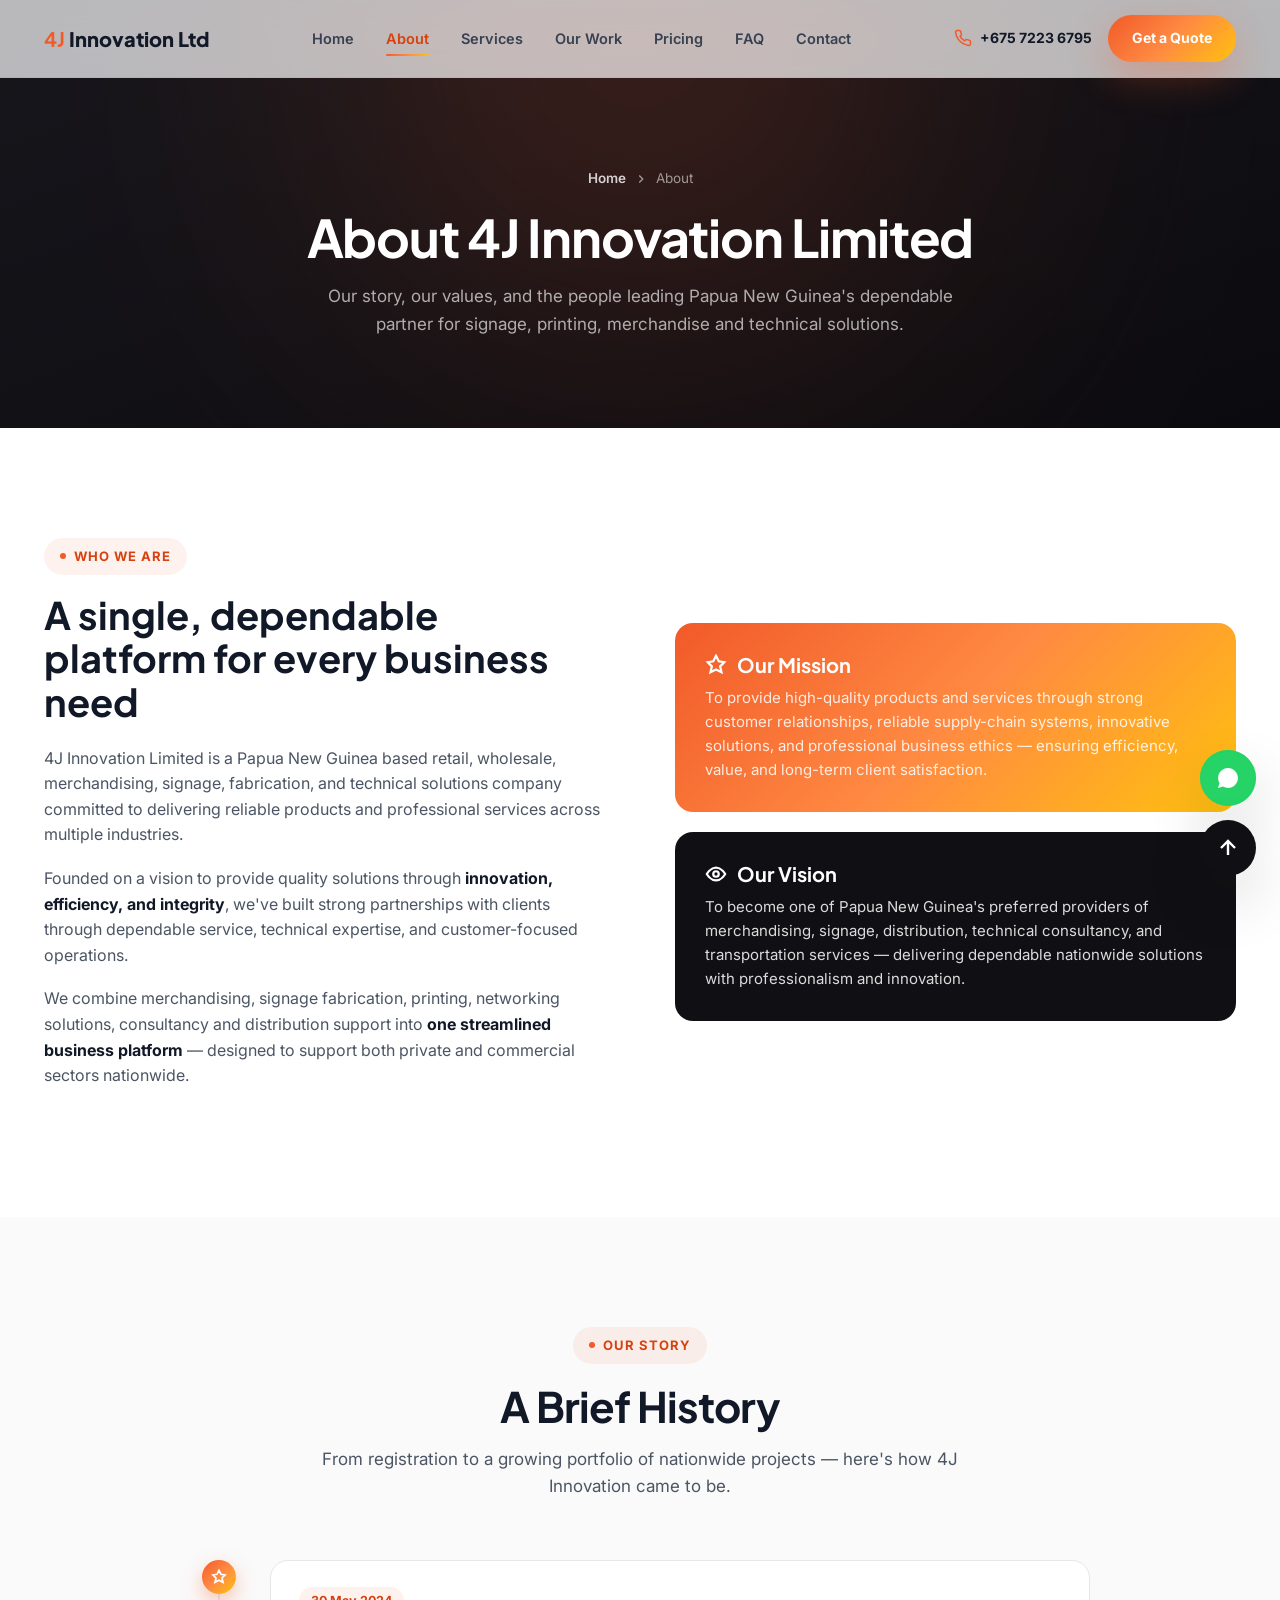
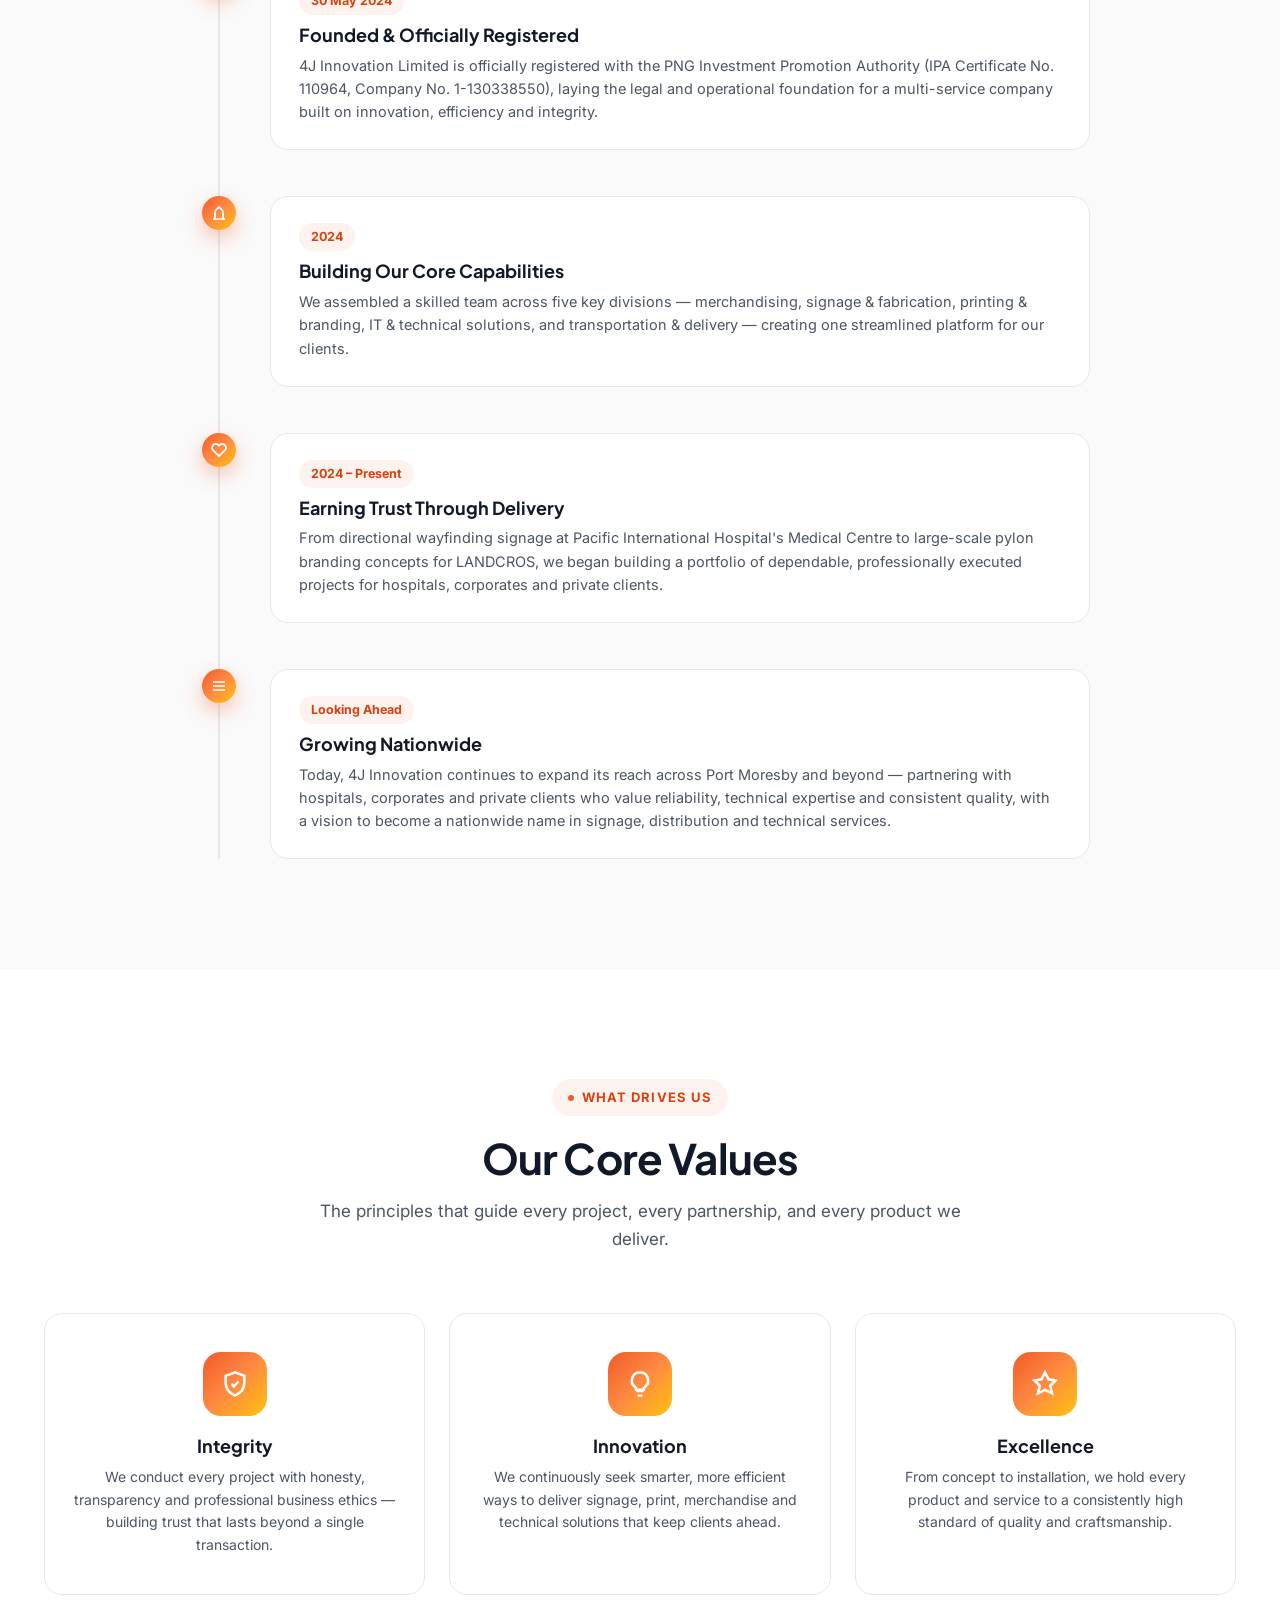
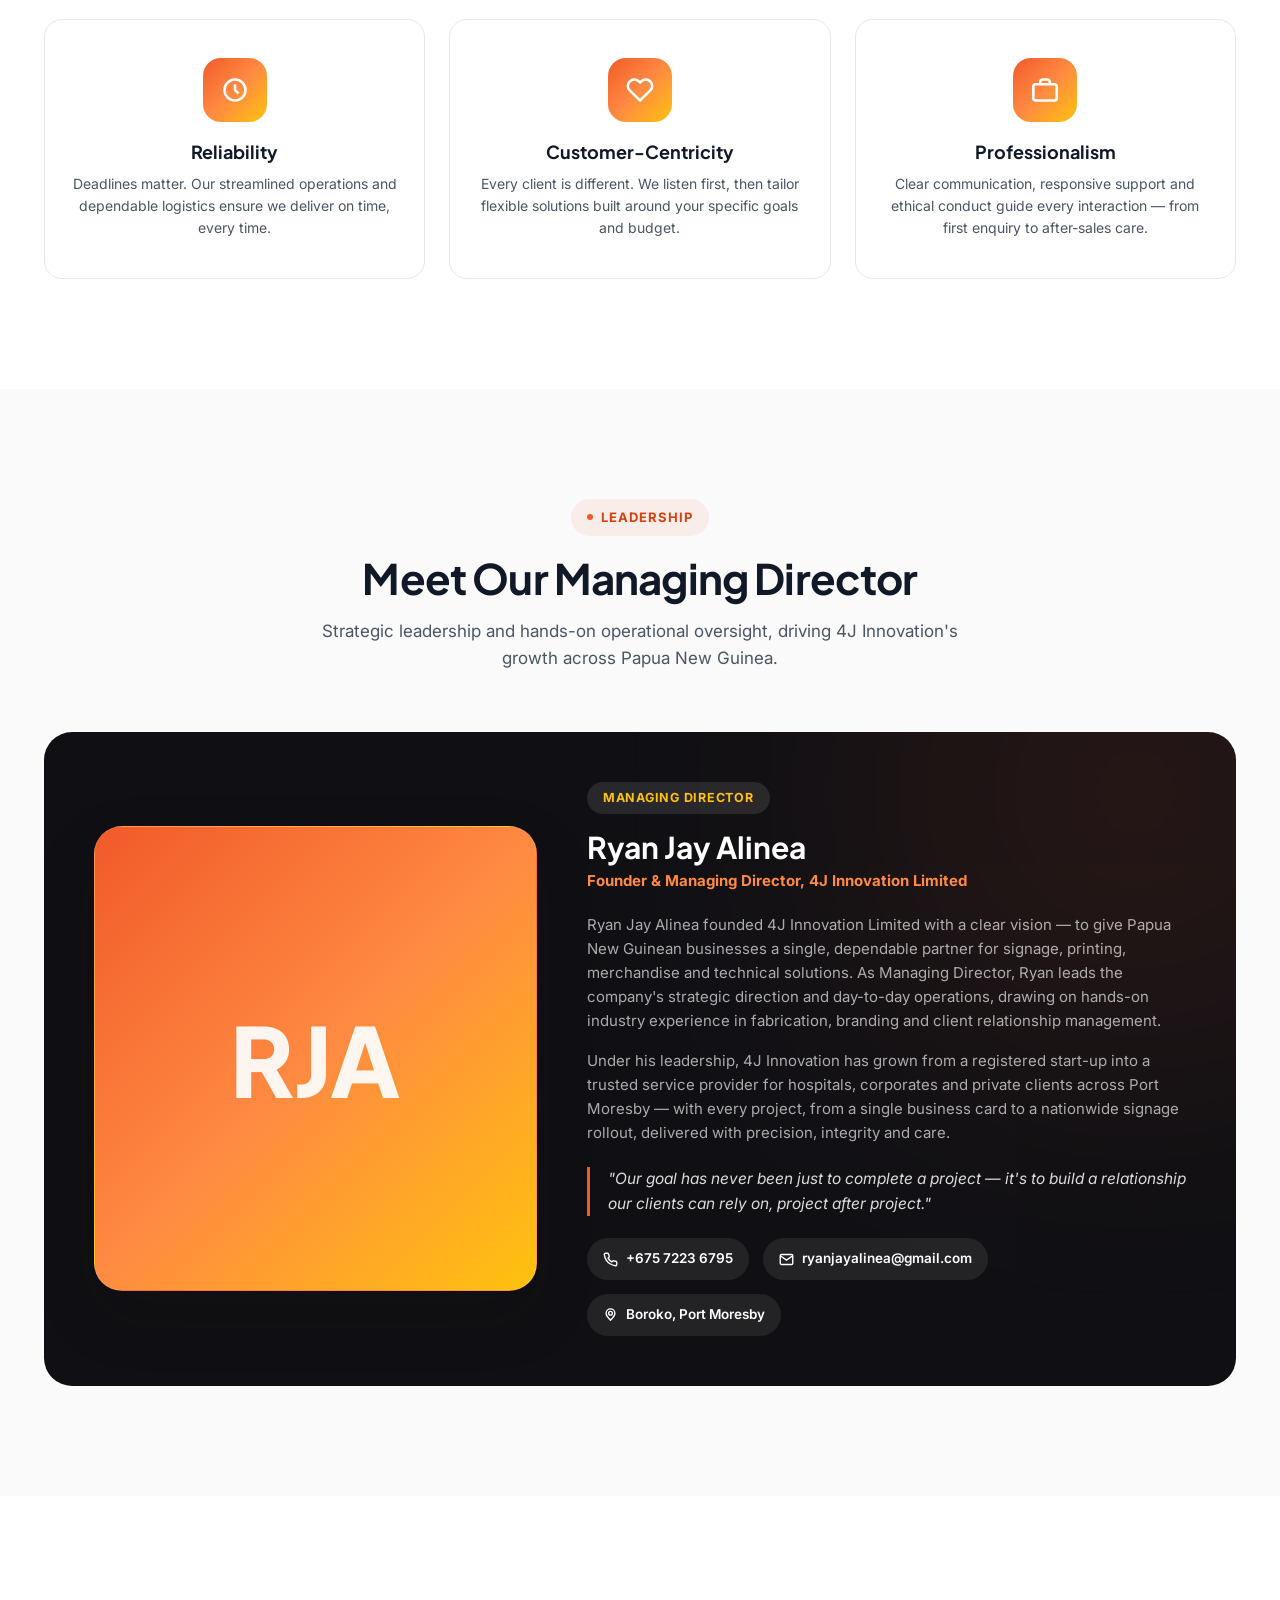
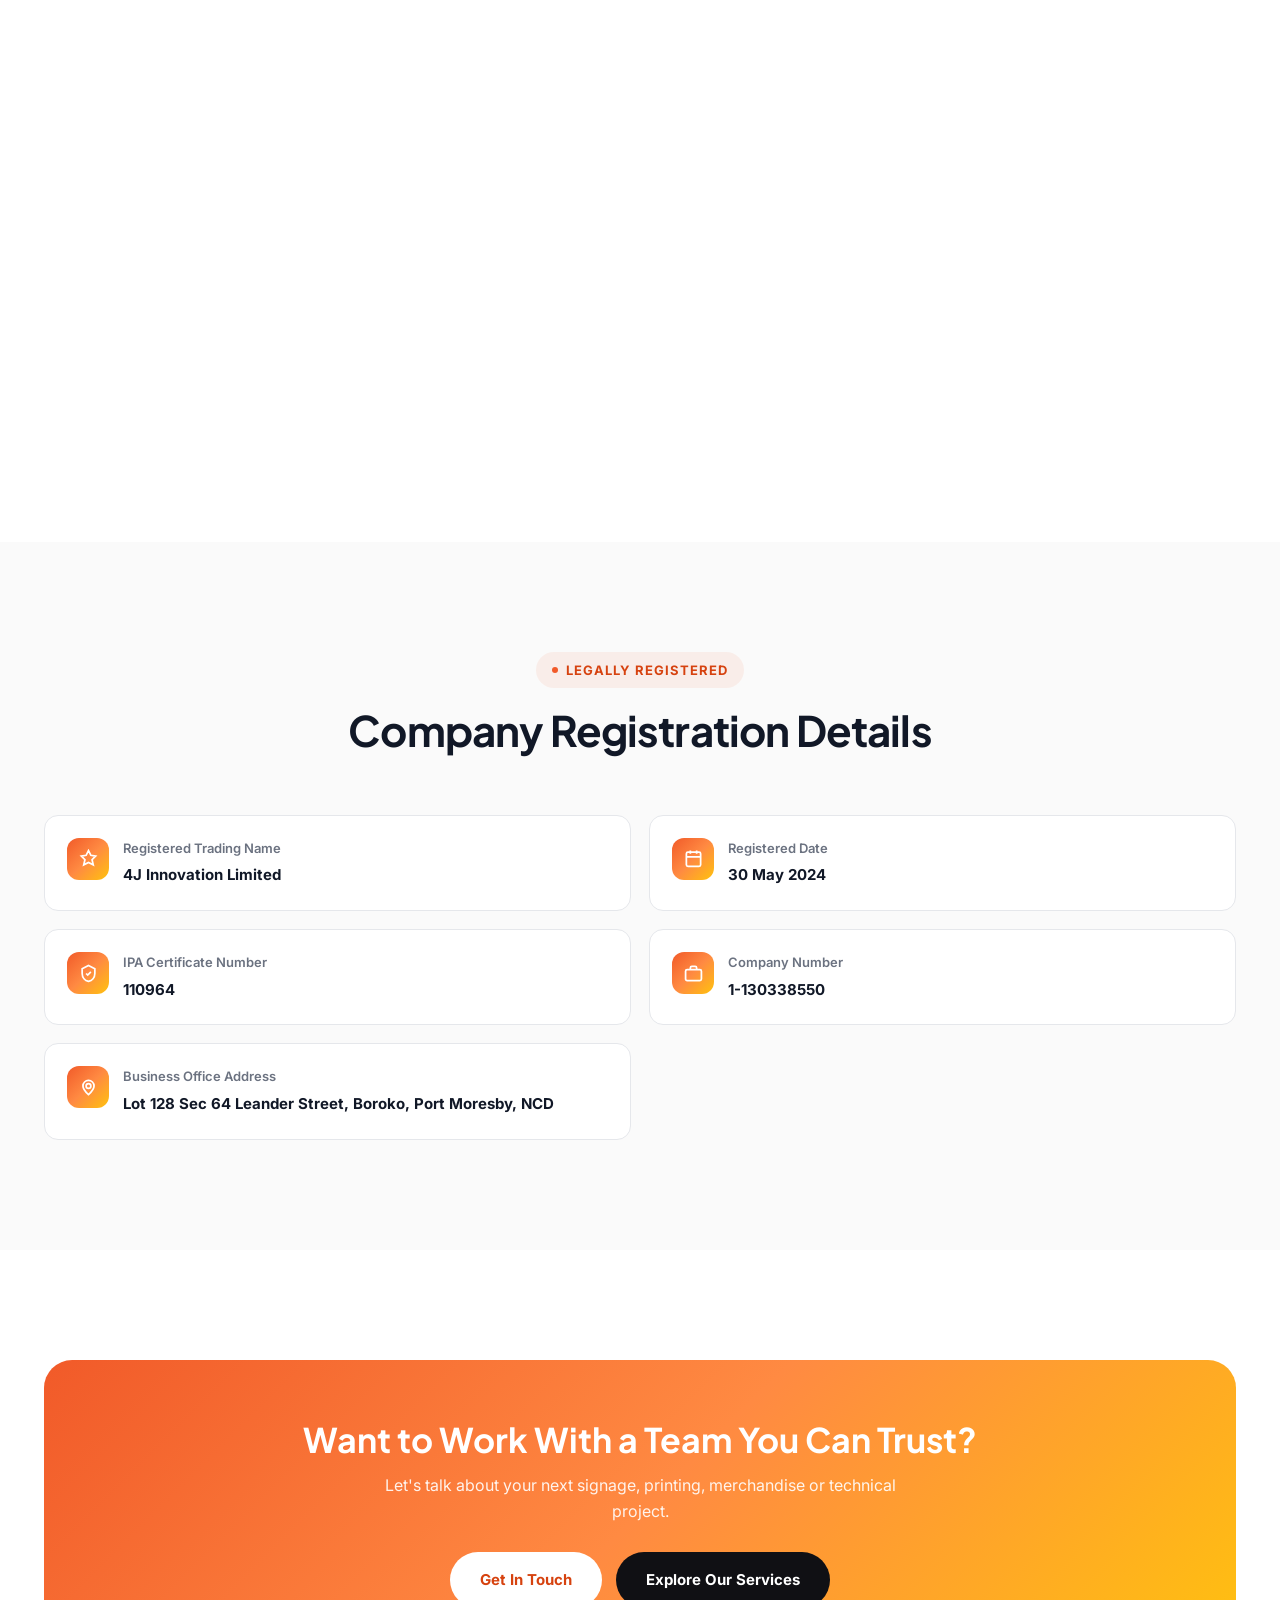
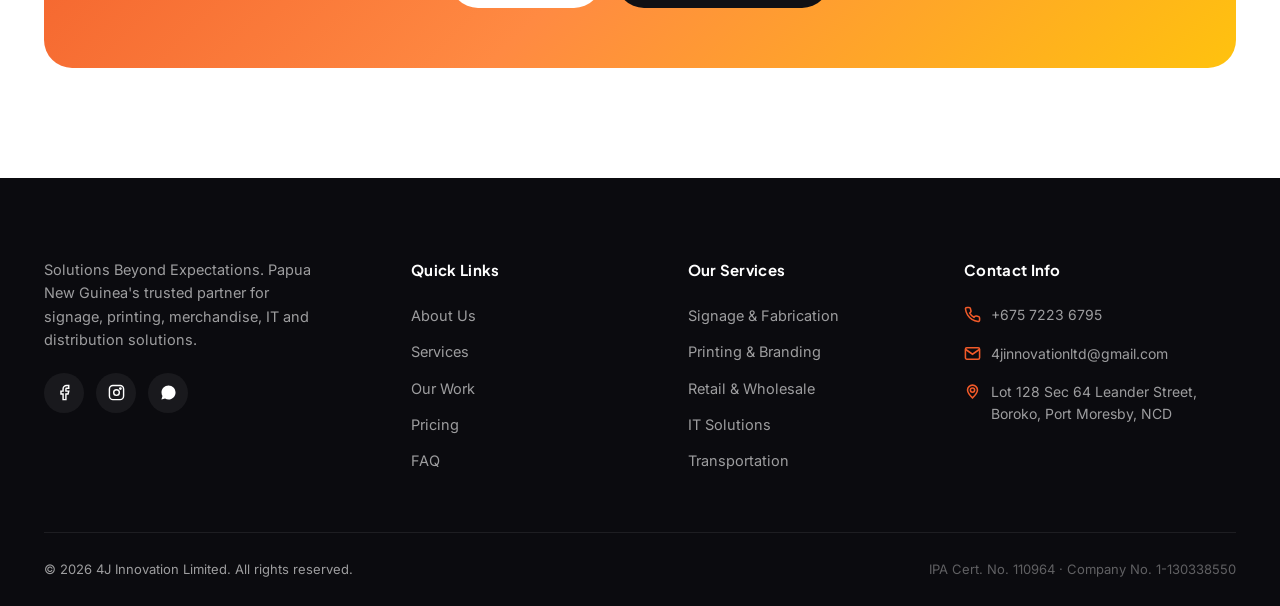
==== about.html @ 4f4f2355 "Add files via upload" ====
<!DOCTYPE html>
<html lang="en">
<head>
<meta charset="UTF-8">
<meta name="viewport" content="width=device-width, initial-scale=1.0">
<title>About Us | 4J Innovation Limited — Our Story, Values & Leadership</title>
<meta name="description" content="Learn about 4J Innovation Limited's history, mission, core values, leadership under Managing Director Ryan Jay Alinea, and company structure.">
<meta name="theme-color" content="#F15A29">
<link rel="icon" href="assets/favicon.png" type="image/png">
<link rel="stylesheet" href="assets/css/style.css">
<link rel="preconnect" href="https://fonts.googleapis.com">
<link rel="preconnect" href="https://fonts.gstatic.com" crossorigin>
<link href="https://fonts.googleapis.com/css2?family=Inter:wght@400;500;600;700;800&family=Plus+Jakarta+Sans:wght@500;600;700;800&display=swap" rel="stylesheet">
</head>
<body>

<a href="#main" class="skip-link">Skip to main content</a>

<header class="navbar" id="navbar">
  <div class="container">
    <a href="index.html" class="brand" aria-label="4J Innovation Limited home">
      <img src="assets/logo.png" alt="4J Innovation Limited logo" onerror="this.style.display='none';this.nextElementSibling.style.display='flex'">
      <span class="brand-fallback"><b>4J</b>&nbsp;Innovation Ltd</span>
    </a>
    <nav class="nav-links" aria-label="Primary">
      <a href="index.html">Home</a>
      <a href="about.html">About</a>
      <a href="services.html">Services</a>
      <a href="portfolio.html">Our Work</a>
      <a href="pricing.html">Pricing</a>
      <a href="faq.html">FAQ</a>
      <a href="contact.html">Contact</a>
    </nav>
    <div class="nav-actions">
      <a href="tel:+67572236795" class="nav-phone"><svg viewBox="0 0 24 24" fill="none" stroke="currentColor" stroke-width="2"><path d="M22 16.92v3a2 2 0 0 1-2.18 2 19.79 19.79 0 0 1-8.63-3.07 19.5 19.5 0 0 1-6-6 19.79 19.79 0 0 1-3.07-8.67A2 2 0 0 1 4.11 2h3a2 2 0 0 1 2 1.72c.127.96.361 1.903.7 2.81a2 2 0 0 1-.45 2.11L8.09 9.91a16 16 0 0 0 6 6l1.27-1.27a2 2 0 0 1 2.11-.45c.907.339 1.85.573 2.81.7A2 2 0 0 1 22 16.92z"/></svg> +675 7223 6795</a>
      <a href="contact.html" class="btn btn-primary btn-sm">Get a Quote</a>
    </div>
    <button class="burger" id="burger" aria-label="Toggle menu" aria-expanded="false" aria-controls="mobileMenu"><span></span></button>
  </div>
</header>

<div class="mobile-menu" id="mobileMenu">
  <a href="index.html">Home</a>
  <a href="about.html">About</a>
  <a href="services.html">Services</a>
  <a href="portfolio.html">Our Work</a>
  <a href="pricing.html">Pricing</a>
  <a href="faq.html">FAQ</a>
  <a href="contact.html">Contact</a>
  <a href="contact.html" class="btn btn-primary">Get a Free Quote</a>
</div>

<main id="main">

<!-- PAGE HERO -->
<section class="page-hero">
  <div class="container">
    <div class="breadcrumb"><a href="index.html">Home</a><svg viewBox="0 0 24 24" fill="none" stroke="currentColor" stroke-width="2.4"><path d="M9 6l6 6-6 6"/></svg><span>About</span></div>
    <h1>About 4J Innovation Limited</h1>
    <p>Our story, our values, and the people leading Papua New Guinea's dependable partner for signage, printing, merchandise and technical solutions.</p>
  </div>
</section>

<!-- WHO WE ARE -->
<section class="about section-pad">
  <div class="container">
    <div class="about-wrap">
      <div class="about-copy" data-reveal="left">
        <span class="eyebrow">Who We Are</span>
        <h2 style="font-size:clamp(28px,4vw,38px); margin-bottom:22px;">A single, dependable platform for every business need</h2>
        <p>4J Innovation Limited is a Papua New Guinea based retail, wholesale, merchandising, signage, fabrication, and technical solutions company committed to delivering reliable products and professional services across multiple industries.</p>
        <p>Founded on a vision to provide quality solutions through <strong>innovation, efficiency, and integrity</strong>, we've built strong partnerships with clients through dependable service, technical expertise, and customer-focused operations.</p>
        <p>We combine merchandising, signage fabrication, printing, networking solutions, consultancy and distribution support into <strong>one streamlined business platform</strong> — designed to support both private and commercial sectors nationwide.</p>
      </div>
      <div class="about-cards" data-reveal="right">
        <div class="about-card mission">
          <h4><svg viewBox="0 0 24 24" fill="none" stroke="currentColor" stroke-width="2.4"><path d="M12 2l3 6 6 1-4.5 4.5L18 20l-6-3-6 3 1.5-6.5L3 9l6-1 3-6z"/></svg> Our Mission</h4>
          <p>To provide high-quality products and services through strong customer relationships, reliable supply-chain systems, innovative solutions, and professional business ethics — ensuring efficiency, value, and long-term client satisfaction.</p>
        </div>
        <div class="about-card vision">
          <h4><svg viewBox="0 0 24 24" fill="none" stroke="currentColor" stroke-width="2.4"><path d="M2 12s4-7 10-7 10 7 10 7-4 7-10 7-10-7-10-7z"/><circle cx="12" cy="12" r="3"/></svg> Our Vision</h4>
          <p>To become one of Papua New Guinea's preferred providers of merchandising, signage, distribution, technical consultancy, and transportation services — delivering dependable nationwide solutions with professionalism and innovation.</p>
        </div>
      </div>
    </div>
  </div>
</section>

<!-- BRIEF HISTORY -->
<section class="section-pad" style="background:var(--gray-50);">
  <div class="container">
    <div class="section-head" data-reveal="fade">
      <span class="eyebrow">Our Story</span>
      <h2>A Brief History</h2>
      <p>From registration to a growing portfolio of nationwide projects — here's how 4J Innovation came to be.</p>
    </div>
    <div class="timeline">
      <div class="timeline-item" data-reveal="left">
        <div class="timeline-dot"><svg viewBox="0 0 24 24" fill="none" stroke="currentColor" stroke-width="2.6"><path d="M12 2l3 6 6 1-4.5 4.5L18 20l-6-3-6 3 1.5-6.5L3 9l6-1z"/></svg></div>
        <div class="timeline-content">
          <span class="timeline-year">30 May 2024</span>
          <h4>Founded &amp; Officially Registered</h4>
          <p>4J Innovation Limited is officially registered with the PNG Investment Promotion Authority (IPA Certificate No. 110964, Company No. 1-130338550), laying the legal and operational foundation for a multi-service company built on innovation, efficiency and integrity.</p>
        </div>
      </div>
      <div class="timeline-item" data-reveal="left" style="transition-delay:.1s">
        <div class="timeline-dot"><svg viewBox="0 0 24 24" fill="none" stroke="currentColor" stroke-width="2.6"><path d="M3 21h18M6 21V9l6-6 6 6v12"/></svg></div>
        <div class="timeline-content">
          <span class="timeline-year">2024</span>
          <h4>Building Our Core Capabilities</h4>
          <p>We assembled a skilled team across five key divisions — merchandising, signage &amp; fabrication, printing &amp; branding, IT &amp; technical solutions, and transportation &amp; delivery — creating one streamlined platform for our clients.</p>
        </div>
      </div>
      <div class="timeline-item" data-reveal="left" style="transition-delay:.2s">
        <div class="timeline-dot"><svg viewBox="0 0 24 24" fill="none" stroke="currentColor" stroke-width="2.6"><path d="M20.8 4.6a5.5 5.5 0 0 0-7.8 0L12 5.6l-1-1a5.5 5.5 0 0 0-7.8 7.8L12 21l8.8-8.6a5.5 5.5 0 0 0 0-7.8z"/></svg></div>
        <div class="timeline-content">
          <span class="timeline-year">2024 – Present</span>
          <h4>Earning Trust Through Delivery</h4>
          <p>From directional wayfinding signage at Pacific International Hospital's Medical Centre to large-scale pylon branding concepts for LANDCROS, we began building a portfolio of dependable, professionally executed projects for hospitals, corporates and private clients.</p>
        </div>
      </div>
      <div class="timeline-item" data-reveal="left" style="transition-delay:.3s">
        <div class="timeline-dot"><svg viewBox="0 0 24 24" fill="none" stroke="currentColor" stroke-width="2.6"><path d="M3 12h18M3 6h18M3 18h18"/></svg></div>
        <div class="timeline-content">
          <span class="timeline-year">Looking Ahead</span>
          <h4>Growing Nationwide</h4>
          <p>Today, 4J Innovation continues to expand its reach across Port Moresby and beyond — partnering with hospitals, corporates and private clients who value reliability, technical expertise and consistent quality, with a vision to become a nationwide name in signage, distribution and technical services.</p>
        </div>
      </div>
    </div>
  </div>
</section>

<!-- CORE VALUES -->
<section class="section-pad">
  <div class="container">
    <div class="section-head" data-reveal="fade">
      <span class="eyebrow">What Drives Us</span>
      <h2>Our Core Values</h2>
      <p>The principles that guide every project, every partnership, and every product we deliver.</p>
    </div>
    <div class="values-grid stagger">
      <div class="value-card" data-reveal="scale" style="--i:0">
        <div class="value-icon"><svg viewBox="0 0 24 24" fill="none" stroke="currentColor" stroke-width="2.2"><path d="M12 2 4 5v6c0 5 3.5 9 8 11 4.5-2 8-6 8-11V5z"/><path d="m9 12 2 2 4-4"/></svg></div>
        <h4>Integrity</h4>
        <p>We conduct every project with honesty, transparency and professional business ethics — building trust that lasts beyond a single transaction.</p>
      </div>
      <div class="value-card" data-reveal="scale" style="--i:1">
        <div class="value-icon"><svg viewBox="0 0 24 24" fill="none" stroke="currentColor" stroke-width="2.2"><path d="M9 18h6M10 22h4M12 2a7 7 0 0 0-4 12.7c.5.4.8 1 .8 1.6V17h6.4v-.7c0-.6.3-1.2.8-1.6A7 7 0 0 0 12 2z"/></svg></div>
        <h4>Innovation</h4>
        <p>We continuously seek smarter, more efficient ways to deliver signage, print, merchandise and technical solutions that keep clients ahead.</p>
      </div>
      <div class="value-card" data-reveal="scale" style="--i:2">
        <div class="value-icon"><svg viewBox="0 0 24 24" fill="none" stroke="currentColor" stroke-width="2.2"><path d="M12 2l3 6 6 1-4.5 4.5L18 20l-6-3-6 3 1.5-6.5L3 9l6-1z"/></svg></div>
        <h4>Excellence</h4>
        <p>From concept to installation, we hold every product and service to a consistently high standard of quality and craftsmanship.</p>
      </div>
      <div class="value-card" data-reveal="scale" style="--i:3">
        <div class="value-icon"><svg viewBox="0 0 24 24" fill="none" stroke="currentColor" stroke-width="2.2"><circle cx="12" cy="12" r="9"/><path d="M12 7v5l3 3"/></svg></div>
        <h4>Reliability</h4>
        <p>Deadlines matter. Our streamlined operations and dependable logistics ensure we deliver on time, every time.</p>
      </div>
      <div class="value-card" data-reveal="scale" style="--i:4">
        <div class="value-icon"><svg viewBox="0 0 24 24" fill="none" stroke="currentColor" stroke-width="2.2"><path d="M20.8 4.6a5.5 5.5 0 0 0-7.8 0L12 5.6l-1-1a5.5 5.5 0 0 0-7.8 7.8l1 1L12 21l7.8-7.6 1-1a5.5 5.5 0 0 0 0-7.8z"/></svg></div>
        <h4>Customer-Centricity</h4>
        <p>Every client is different. We listen first, then tailor flexible solutions built around your specific goals and budget.</p>
      </div>
      <div class="value-card" data-reveal="scale" style="--i:5">
        <div class="value-icon"><svg viewBox="0 0 24 24" fill="none" stroke="currentColor" stroke-width="2.2"><rect x="2" y="7" width="20" height="14" rx="2"/><path d="M16 7V5a2 2 0 0 0-2-2h-4a2 2 0 0 0-2 2v2"/></svg></div>
        <h4>Professionalism</h4>
        <p>Clear communication, responsive support and ethical conduct guide every interaction — from first enquiry to after-sales care.</p>
      </div>
    </div>
  </div>
</section>

<!-- LEADERSHIP -->
<section class="section-pad" style="background:var(--gray-50);">
  <div class="container">
    <div class="section-head" data-reveal="fade">
      <span class="eyebrow">Leadership</span>
      <h2>Meet Our Managing Director</h2>
      <p>Strategic leadership and hands-on operational oversight, driving 4J Innovation's growth across Papua New Guinea.</p>
    </div>
    <div class="leader-wrap" data-reveal="scale">
      <div class="leader-photo">
        <div class="leader-photo-frame">
          <span class="initials">RJA</span>
        </div>
      </div>
      <div class="leader-info">
        <span class="role-tag">Managing Director</span>
        <h3>Ryan Jay Alinea</h3>
        <p class="role">Founder &amp; Managing Director, 4J Innovation Limited</p>
        <p>Ryan Jay Alinea founded 4J Innovation Limited with a clear vision — to give Papua New Guinean businesses a single, dependable partner for signage, printing, merchandise and technical solutions. As Managing Director, Ryan leads the company's strategic direction and day-to-day operations, drawing on hands-on industry experience in fabrication, branding and client relationship management.</p>
        <p>Under his leadership, 4J Innovation has grown from a registered start-up into a trusted service provider for hospitals, corporates and private clients across Port Moresby — with every project, from a single business card to a nationwide signage rollout, delivered with precision, integrity and care.</p>
        <div class="leader-quote">"Our goal has never been just to complete a project — it's to build a relationship our clients can rely on, project after project."</div>
        <div class="leader-contact">
          <a href="tel:+67572236795"><svg viewBox="0 0 24 24" fill="none" stroke="currentColor" stroke-width="2.2"><path d="M22 16.92v3a2 2 0 0 1-2.18 2 19.79 19.79 0 0 1-8.63-3.07 19.5 19.5 0 0 1-6-6 19.79 19.79 0 0 1-3.07-8.67A2 2 0 0 1 4.11 2h3a2 2 0 0 1 2 1.72c.127.96.361 1.903.7 2.81a2 2 0 0 1-.45 2.11L8.09 9.91a16 16 0 0 0 6 6l1.27-1.27a2 2 0 0 1 2.11-.45c.907.339 1.85.573 2.81.7A2 2 0 0 1 22 16.92z"/></svg> +675 7223 6795</a>
          <a href="mailto:ryanjayalinea@gmail.com"><svg viewBox="0 0 24 24" fill="none" stroke="currentColor" stroke-width="2.2"><rect x="2" y="4" width="20" height="16" rx="2"/><path d="m22 6-10 7L2 6"/></svg> ryanjayalinea@gmail.com</a>
          <a href="contact.html"><svg viewBox="0 0 24 24" fill="none" stroke="currentColor" stroke-width="2.2"><circle cx="12" cy="10" r="3"/><path d="M12 21s-7-6.5-7-11a7 7 0 0 1 14 0c0 4.5-7 11-7 11z"/></svg> Boroko, Port Moresby</a>
        </div>
      </div>
    </div>
  </div>
</section>

<!-- COMPANY STRUCTURE -->
<section class="section-pad">
  <div class="container">
    <div class="section-head" data-reveal="fade">
      <span class="eyebrow">Company Structure</span>
      <h2>The Team Behind Every Project</h2>
      <p>Four coordinated divisions, working together under unified leadership.</p>
    </div>
    <div class="team-grid stagger">
      <div class="team-card" data-reveal="scale" style="--i:0">
        <div class="team-icon"><svg viewBox="0 0 24 24" fill="none" stroke="currentColor" stroke-width="2"><path d="M12 2l3 6 6 1-4.5 4.5L18 20l-6-3-6 3 1.5-6.5L3 9l6-1 3-6z"/></svg></div>
        <h4>Directors</h4>
        <p>Strategic leadership and operational oversight.</p>
      </div>
      <div class="team-card" data-reveal="scale" style="--i:1">
        <div class="team-icon"><svg viewBox="0 0 24 24" fill="none" stroke="currentColor" stroke-width="2"><path d="M6 2 3 6v14a2 2 0 0 0 2 2h14a2 2 0 0 0 2-2V6l-3-4z"/><path d="M3 6h18M16 10a4 4 0 0 1-8 0"/></svg></div>
        <h4>Sales &amp; Merchandising</h4>
        <p>Product sourcing, customer relations, and merchandising operations.</p>
      </div>
      <div class="team-card" data-reveal="scale" style="--i:2">
        <div class="team-icon"><svg viewBox="0 0 24 24" fill="none" stroke="currentColor" stroke-width="2"><rect x="1" y="3" width="15" height="13"/><path d="M16 8h4l3 3v5h-7z"/><circle cx="5.5" cy="18.5" r="2.5"/><circle cx="18.5" cy="18.5" r="2.5"/></svg></div>
        <h4>Distribution &amp; Logistics</h4>
        <p>Transportation, warehousing, and delivery coordination.</p>
      </div>
      <div class="team-card" data-reveal="scale" style="--i:3">
        <div class="team-icon"><svg viewBox="0 0 24 24" fill="none" stroke="currentColor" stroke-width="2"><path d="M14.7 6.3a4 4 0 1 0-5.4 5.4L2 19l3 3 7.3-7.3a4 4 0 0 0 5.4-5.4l-2.8 2.8-2-2z"/></svg></div>
        <h4>Technical &amp; Fabrication</h4>
        <p>Signage fabrication, installation, IT support, and maintenance operations.</p>
      </div>
    </div>
  </div>
</section>

<!-- REGISTRATION DETAILS -->
<section class="section-pad" style="background:var(--gray-50);">
  <div class="container">
    <div class="section-head" data-reveal="fade">
      <span class="eyebrow">Legally Registered</span>
      <h2>Company Registration Details</h2>
    </div>
    <div class="reg-grid stagger">
      <div class="reg-item" data-reveal="scale" style="--i:0">
        <div class="ico"><svg viewBox="0 0 24 24" fill="none" stroke="currentColor" stroke-width="2.2"><path d="M12 2l3 6 6 1-4.5 4.5L18 20l-6-3-6 3 1.5-6.5L3 9l6-1z"/></svg></div>
        <div><strong>Registered Trading Name</strong><span>4J Innovation Limited</span></div>
      </div>
      <div class="reg-item" data-reveal="scale" style="--i:1">
        <div class="ico"><svg viewBox="0 0 24 24" fill="none" stroke="currentColor" stroke-width="2.2"><rect x="3" y="4" width="18" height="18" rx="2"/><path d="M16 2v4M8 2v4M3 10h18"/></svg></div>
        <div><strong>Registered Date</strong><span>30 May 2024</span></div>
      </div>
      <div class="reg-item" data-reveal="scale" style="--i:2">
        <div class="ico"><svg viewBox="0 0 24 24" fill="none" stroke="currentColor" stroke-width="2.2"><path d="M9 12l2 2 4-4M12 2l8 4v6c0 5-3.5 9-8 10-4.5-1-8-5-8-10V6z"/></svg></div>
        <div><strong>IPA Certificate Number</strong><span>110964</span></div>
      </div>
      <div class="reg-item" data-reveal="scale" style="--i:3">
        <div class="ico"><svg viewBox="0 0 24 24" fill="none" stroke="currentColor" stroke-width="2.2"><rect x="2" y="7" width="20" height="14" rx="2"/><path d="M16 7V5a2 2 0 0 0-2-2h-4a2 2 0 0 0-2 2v2"/></svg></div>
        <div><strong>Company Number</strong><span>1-130338550</span></div>
      </div>
      <div class="reg-item" data-reveal="scale" style="--i:4" style="grid-column:span 2;">
        <div class="ico"><svg viewBox="0 0 24 24" fill="none" stroke="currentColor" stroke-width="2.2"><circle cx="12" cy="10" r="3"/><path d="M12 21s-7-6.5-7-11a7 7 0 0 1 14 0c0 4.5-7 11-7 11z"/></svg></div>
        <div><strong>Business Office Address</strong><span>Lot 128 Sec 64 Leander Street, Boroko, Port Moresby, NCD</span></div>
      </div>
    </div>
  </div>
</section>

<!-- CTA -->
<section class="section-pad">
  <div class="container">
    <div class="cta-banner" data-reveal="scale">
      <h2>Want to Work With a Team You Can Trust?</h2>
      <p>Let's talk about your next signage, printing, merchandise or technical project.</p>
      <div class="btns">
        <a href="contact.html" class="btn btn-white">Get In Touch</a>
        <a href="services.html" class="btn btn-dark">Explore Our Services</a>
      </div>
    </div>
  </div>
</section>

</main>

<footer>
  <div class="container">
    <div class="footer-grid">
      <div class="footer-brand">
        <img src="assets/logo.png" alt="4J Innovation Limited" onerror="this.style.display='none'">
        <p>Solutions Beyond Expectations. Papua New Guinea's trusted partner for signage, printing, merchandise, IT and distribution solutions.</p>
        <div class="footer-socials">
          <a href="#" aria-label="Facebook"><svg viewBox="0 0 24 24" fill="none" stroke="currentColor" stroke-width="2"><path d="M18 2h-3a5 5 0 0 0-5 5v3H7v4h3v8h4v-8h3l1-4h-4V7a1 1 0 0 1 1-1h3z"/></svg></a>
          <a href="#" aria-label="Instagram"><svg viewBox="0 0 24 24" fill="none" stroke="currentColor" stroke-width="2"><rect x="2" y="2" width="20" height="20" rx="5"/><circle cx="12" cy="12" r="4"/><circle cx="17.5" cy="6.5" r="1"/></svg></a>
          <a href="https://wa.me/67572236795" aria-label="WhatsApp"><svg viewBox="0 0 24 24" fill="currentColor"><path d="M12.04 2C6.58 2 2.13 6.45 2.13 11.91c0 1.87.5 3.62 1.36 5.13L2 22l5.11-1.44a9.86 9.86 0 0 0 4.93 1.32h.01c5.46 0 9.9-4.45 9.9-9.91C21.95 6.45 17.5 2 12.04 2z"/></svg></a>
        </div>
      </div>
      <div><h5>Quick Links</h5><div class="footer-links"><a href="about.html">About Us</a><a href="services.html">Services</a><a href="portfolio.html">Our Work</a><a href="pricing.html">Pricing</a><a href="faq.html">FAQ</a></div></div>
      <div><h5>Our Services</h5><div class="footer-links"><a href="services.html">Signage &amp; Fabrication</a><a href="services.html">Printing &amp; Branding</a><a href="services.html">Retail &amp; Wholesale</a><a href="services.html">IT Solutions</a><a href="services.html">Transportation</a></div></div>
      <div>
        <h5>Contact Info</h5>
        <ul class="footer-contact">
          <li><svg viewBox="0 0 24 24" fill="none" stroke="currentColor" stroke-width="2.2"><path d="M22 16.92v3a2 2 0 0 1-2.18 2 19.79 19.79 0 0 1-8.63-3.07 19.5 19.5 0 0 1-6-6 19.79 19.79 0 0 1-3.07-8.67A2 2 0 0 1 4.11 2h3a2 2 0 0 1 2 1.72c.127.96.361 1.903.7 2.81a2 2 0 0 1-.45 2.11L8.09 9.91a16 16 0 0 0 6 6l1.27-1.27a2 2 0 0 1 2.11-.45c.907.339 1.85.573 2.81.7A2 2 0 0 1 22 16.92z"/></svg> +675 7223 6795</li>
          <li><svg viewBox="0 0 24 24" fill="none" stroke="currentColor" stroke-width="2.2"><rect x="2" y="4" width="20" height="16" rx="2"/><path d="m22 6-10 7L2 6"/></svg> 4jinnovationltd@gmail.com</li>
          <li><svg viewBox="0 0 24 24" fill="none" stroke="currentColor" stroke-width="2.2"><circle cx="12" cy="10" r="3"/><path d="M12 21s-7-6.5-7-11a7 7 0 0 1 14 0c0 4.5-7 11-7 11z"/></svg> Lot 128 Sec 64 Leander Street, Boroko, Port Moresby, NCD</li>
        </ul>
      </div>
    </div>
    <div class="footer-bottom">
      <span>© <span id="year"></span> 4J Innovation Limited. All rights reserved.</span>
      <span class="reg">IPA Cert. No. 110964 · Company No. 1-130338550</span>
    </div>
  </div>
</footer>

<div class="floating-actions">
  <a href="https://wa.me/67572236795" class="fab whatsapp" aria-label="Chat with us on WhatsApp" target="_blank" rel="noopener"><svg viewBox="0 0 24 24" fill="currentColor"><path d="M12.04 2C6.58 2 2.13 6.45 2.13 11.91c0 1.87.5 3.62 1.36 5.13L2 22l5.11-1.44a9.86 9.86 0 0 0 4.93 1.32h.01c5.46 0 9.9-4.45 9.9-9.91C21.95 6.45 17.5 2 12.04 2z"/></svg></a>
  <button class="fab top" id="toTop" aria-label="Back to top"><svg viewBox="0 0 24 24" fill="none" stroke="currentColor" stroke-width="2.4"><path d="M12 19V5M5 12l7-7 7 7"/></svg></button>
</div>

<script src="assets/js/main.js" defer></script>
</body>
</html>
---- assets/css/style.css ----
/* ============================================================
   ROOT / RESET
=============================================================== */
:root{
  --orange:#F15A29; --orange-light:#FF8A42; --orange-dark:#D6420F; --yellow:#FFC20E;
  --dark:#101014; --dark-2:#1A1A22; --dark-3:#232330;
  --ink:#111827; --gray-700:#374151; --gray-600:#4B5563; --gray-500:#6B7280;
  --gray-400:#9CA3AF; --gray-200:#E5E7EB; --gray-100:#F3F4F6; --gray-50:#FAFAFA; --white:#FFFFFF;
  --grad-brand: linear-gradient(135deg, var(--orange) 0%, var(--orange-light) 50%, var(--yellow) 100%);
  --grad-dark: linear-gradient(160deg, #16161C 0%, #0B0B0F 100%);
  --font-head: 'Plus Jakarta Sans', 'Inter', sans-serif;
  --font-body: 'Inter', sans-serif;
  --radius-sm:10px; --radius-md:18px; --radius-lg:28px; --radius-full:999px;
  --shadow-sm:0 2px 10px rgba(16,16,20,.06);
  --shadow-md:0 10px 30px rgba(16,16,20,.10);
  --shadow-lg:0 25px 60px rgba(16,16,20,.16);
  --shadow-orange:0 15px 40px rgba(241,90,41,.30);
  --ease: cubic-bezier(.22,1,.36,1);
  --nav-h: 78px;
}
*,*::before,*::after{ box-sizing:border-box; margin:0; padding:0; }
html{ scroll-behavior:smooth; -webkit-text-size-adjust:100%; }
body{ font-family:var(--font-body); color:var(--ink); background:var(--white); line-height:1.6; overflow-x:hidden; -webkit-font-smoothing:antialiased; }
img{ max-width:100%; display:block; }
a{ color:inherit; text-decoration:none; }
ul{ list-style:none; }
button{ font-family:inherit; cursor:pointer; border:none; background:none; }
h1,h2,h3,h4{ font-family:var(--font-head); color:var(--ink); line-height:1.15; font-weight:700; }
section{ position:relative; scroll-margin-top: var(--nav-h); }
:focus-visible{ outline:3px solid var(--orange); outline-offset:3px; border-radius:4px; }
.skip-link{ position:absolute; left:-999px; top:0; z-index:9999; background:var(--orange); color:#fff; padding:14px 22px; border-radius:0 0 10px 0; font-weight:600; }
.skip-link:focus{ left:0; }

/* ============================================================
   UTILITIES
=============================================================== */
.container{ width:100%; max-width:1240px; margin:0 auto; padding:0 24px; }
.section-pad{ padding:110px 0; }
@media(max-width:768px){ .section-pad{ padding:70px 0; } }
.eyebrow{ display:inline-flex; align-items:center; gap:8px; font-size:13px; font-weight:700; letter-spacing:.08em; text-transform:uppercase; color:var(--orange-dark); background:rgba(241,90,41,.08); padding:8px 16px; border-radius:var(--radius-full); margin-bottom:18px; }
.eyebrow::before{ content:''; width:6px; height:6px; border-radius:50%; background:var(--orange); }
.section-head{ max-width:680px; margin:0 auto 60px; text-align:center; }
.section-head h2{ font-size:clamp(28px,4vw,42px); margin-bottom:16px; letter-spacing:-.02em; }
.section-head p{ color:var(--gray-600); font-size:17px; }
.section-head.left{ margin:0 0 50px; text-align:left; }
.text-grad{ background:var(--grad-brand); -webkit-background-clip:text; background-clip:text; color:transparent; }
.btn{ display:inline-flex; align-items:center; justify-content:center; gap:10px; padding:16px 30px; border-radius:var(--radius-full); font-weight:700; font-size:15px; transition:transform .35s var(--ease), box-shadow .35s var(--ease), background .35s var(--ease), color .35s var(--ease); white-space:nowrap; position:relative; isolation:isolate; overflow:hidden; }
.btn svg{ width:18px; height:18px; transition:transform .3s var(--ease); }
.btn-primary{ background:var(--grad-brand); color:#fff; box-shadow:var(--shadow-orange); }
.btn-primary:hover{ transform:translateY(-3px); box-shadow:0 20px 45px rgba(241,90,41,.4); }
.btn-primary:hover svg{ transform:translateX(4px); }
.btn-dark{ background:var(--dark); color:#fff; }
.btn-dark:hover{ transform:translateY(-3px); background:#000; box-shadow:var(--shadow-lg); }
.btn-outline{ background:transparent; border:1.5px solid rgba(17,24,39,.15); color:var(--ink); }
.btn-outline:hover{ border-color:var(--orange); color:var(--orange-dark); transform:translateY(-3px); }
.btn-white{ background:#fff; color:var(--orange-dark); }
.btn-white:hover{ transform:translateY(-3px); box-shadow:0 15px 40px rgba(0,0,0,.25); }
.btn-block{ width:100%; }
.btn-sm{ padding:12px 22px; font-size:14px; }
.pill{ display:inline-flex; align-items:center; gap:8px; font-size:13px; font-weight:600; color:var(--gray-600); }
.pill svg{ width:16px; height:16px; color:var(--orange); flex-shrink:0; }
[data-reveal]{ opacity:0; transform:translateY(36px); transition:opacity .8s var(--ease), transform .8s var(--ease); }
[data-reveal].in-view{ opacity:1; transform:none; }
[data-reveal="fade"]{ transform:none; }
[data-reveal="left"]{ transform:translateX(-40px); }
[data-reveal="left"].in-view{ transform:none; }
[data-reveal="right"]{ transform:translateX(40px); }
[data-reveal="right"].in-view{ transform:none; }
[data-reveal="scale"]{ transform:scale(.92); }
[data-reveal="scale"].in-view{ transform:scale(1); }
@media(prefers-reduced-motion:reduce){ *{ animation-duration:.001ms !important; animation-iteration-count:1 !important; transition-duration:.001ms !important; scroll-behavior:auto !important; } }
.stagger > *{ transition-delay:calc(var(--i,0) * 90ms); }

/* ============================================================
   NAVBAR
=============================================================== */
.navbar{ position:fixed; top:0; left:0; right:0; z-index:1000; height:var(--nav-h); display:flex; align-items:center; background:rgba(255,255,255,.7); backdrop-filter:blur(14px) saturate(180%); -webkit-backdrop-filter:blur(14px) saturate(180%); transition:background .4s var(--ease), box-shadow .4s var(--ease), height .4s var(--ease); border-bottom:1px solid rgba(0,0,0,.04); }
.navbar .container{ display:flex; align-items:center; justify-content:space-between; height:100%; }
.navbar.scrolled{ height:68px; background:rgba(255,255,255,.85); box-shadow:0 4px 30px rgba(16,16,20,.08); }
.brand{ display:flex; align-items:center; gap:10px; z-index:2; }
.brand img{ height:46px; width:auto; transition:height .4s var(--ease); }
.navbar.scrolled .brand img{ height:38px; }
.brand-fallback{ display:none; font-family:var(--font-head); font-weight:800; font-size:20px; color:var(--ink); }
.brand-fallback b{ color:var(--orange); }
.nav-links{ display:flex; align-items:center; gap:32px; }
.nav-links a{ font-size:14.5px; font-weight:600; color:var(--gray-700); position:relative; padding:6px 0; transition:color .3s; }
.nav-links a::after{ content:''; position:absolute; left:0; bottom:0; width:0; height:2px; background:var(--grad-brand); transition:width .35s var(--ease); border-radius:2px; }
.nav-links a:hover{ color:var(--orange-dark); }
.nav-links a:hover::after{ width:100%; }
.nav-links a.active-link{ color:var(--orange-dark); }
.nav-links a.active-link::after{ width:100%; }
.nav-actions{ display:flex; align-items:center; gap:16px; }
.nav-actions .btn{ padding:12px 24px; font-size:14px; }
.nav-phone{ display:flex; align-items:center; gap:8px; font-weight:700; font-size:14px; color:var(--ink); }
.nav-phone svg{ width:18px; height:18px; color:var(--orange); }
.burger{ display:none; width:44px; height:44px; border-radius:50%; align-items:center; justify-content:center; background:var(--gray-100); z-index:2; }
.burger span, .burger span::before, .burger span::after{ content:''; display:block; width:20px; height:2px; background:var(--ink); border-radius:2px; position:relative; transition:all .3s var(--ease); }
.burger span::before{ position:absolute; top:-7px; }
.burger span::after{ position:absolute; top:7px; }
.burger.active span{ background:transparent; }
.burger.active span::before{ top:0; transform:rotate(45deg); }
.burger.active span::after{ top:0; transform:rotate(-45deg); }
.mobile-menu{ position:fixed; inset:0; z-index:999; background:rgba(16,16,20,.98); display:flex; flex-direction:column; align-items:center; justify-content:center; gap:8px; opacity:0; visibility:hidden; transform:translateY(-16px); transition:opacity .4s var(--ease), transform .4s var(--ease), visibility .4s; }
.mobile-menu.active{ opacity:1; visibility:visible; transform:none; }
.mobile-menu a{ color:#fff; font-size:26px; font-weight:700; font-family:var(--font-head); padding:14px 0; }
.mobile-menu a:hover, .mobile-menu a.active-link{ color:var(--orange-light); }
.mobile-menu .btn{ margin-top:24px; }
@media(max-width:960px){ .nav-links, .nav-phone{ display:none; } .burger{ display:flex; } .nav-actions .btn{ display:none; } }

/* ============================================================
   PAGE HERO (subpages)
=============================================================== */
.page-hero{ position:relative; padding:calc(var(--nav-h) + 90px) 0 90px; background:var(--grad-dark); overflow:hidden; color:#fff; text-align:center; }
.page-hero::before{ content:''; position:absolute; width:520px; height:520px; border-radius:50%; background:var(--orange); filter:blur(170px); opacity:.28; top:-220px; left:50%; transform:translateX(-50%); }
.page-hero .container{ position:relative; z-index:1; }
.breadcrumb{ display:flex; justify-content:center; gap:8px; align-items:center; font-size:13.5px; color:rgba(255,255,255,.55); margin-bottom:18px; }
.breadcrumb a{ color:rgba(255,255,255,.8); font-weight:600; }
.breadcrumb a:hover{ color:var(--orange-light); }
.breadcrumb svg{ width:14px; height:14px; }
.page-hero h1{ color:#fff; font-size:clamp(32px,5vw,52px); letter-spacing:-.02em; margin-bottom:16px; }
.page-hero p{ color:rgba(255,255,255,.65); font-size:17px; max-width:640px; margin:0 auto; }

/* ============================================================
   HERO (home)
=============================================================== */
.hero{ position:relative; padding:calc(var(--nav-h) + 70px) 0 100px; overflow:hidden; background:#0C0C10; }
.hero-bg{ position:absolute; inset:0; z-index:0; }
.blob{ position:absolute; border-radius:50%; filter:blur(90px); opacity:.55; animation:float 16s ease-in-out infinite; }
.blob1{ width:520px; height:520px; background:var(--orange); top:-160px; right:-120px; }
.blob2{ width:420px; height:420px; background:var(--yellow); bottom:-140px; left:-100px; animation-delay:-6s; }
.blob3{ width:300px; height:300px; background:#8b3dff10; top:40%; left:40%; animation-delay:-10s; opacity:.25; }
@keyframes float{ 0%,100%{ transform:translate(0,0) scale(1); } 33%{ transform:translate(30px,-40px) scale(1.08); } 66%{ transform:translate(-25px,25px) scale(.95); } }
.hero-grid-lines{ position:absolute; inset:0; z-index:0; opacity:.06; background-image:linear-gradient(#fff 1px,transparent 1px), linear-gradient(90deg,#fff 1px,transparent 1px); background-size:48px 48px; mask-image:radial-gradient(ellipse at center, #000 40%, transparent 80%); }
.hero .container{ position:relative; z-index:2; display:grid; grid-template-columns:1.05fr .95fr; gap:60px; align-items:center; }
@media(max-width:960px){ .hero .container{ grid-template-columns:1fr; text-align:center; } }
.hero-eyebrow{ display:inline-flex; align-items:center; gap:10px; padding:8px 16px 8px 8px; border-radius:var(--radius-full); background:rgba(255,255,255,.08); border:1px solid rgba(255,255,255,.14); color:#fff; font-size:13px; font-weight:600; backdrop-filter:blur(6px); margin-bottom:26px; }
.hero-eyebrow .dot{ width:26px;height:26px;border-radius:50%; background:var(--grad-brand); display:flex;align-items:center;justify-content:center; }
.hero-eyebrow svg{ width:14px;height:14px; color:#fff; }
.hero h1{ color:#fff; font-size:clamp(36px,5.2vw,60px); letter-spacing:-.03em; margin-bottom:22px; }
.hero h1 span{ display:block; }
.hero p.lead{ color:rgba(255,255,255,.68); font-size:18px; max-width:520px; margin-bottom:36px; }
@media(max-width:960px){ .hero p.lead{ margin-left:auto; margin-right:auto; } }
.hero-ctas{ display:flex; gap:16px; flex-wrap:wrap; margin-bottom:44px; }
@media(max-width:960px){ .hero-ctas{ justify-content:center; } }
.hero-trust{ display:flex; flex-wrap:wrap; gap:26px; }
@media(max-width:960px){ .hero-trust{ justify-content:center; } }
.hero-trust .pill{ color:rgba(255,255,255,.7); }
.hero-trust .pill svg{ color:var(--yellow); }
.hero-visual{ position:relative; height:520px; }
@media(max-width:960px){ .hero-visual{ height:380px; margin-top:20px; } }
@media(max-width:520px){ .hero-visual{ height:320px; } }
.hero-img-main{ position:absolute; top:0; right:0; width:88%; height:78%; border-radius:var(--radius-lg); overflow:hidden; box-shadow:0 40px 80px rgba(0,0,0,.5); border:1px solid rgba(255,255,255,.1); background:var(--grad-dark); }
.hero-img-main img{ width:100%; height:100%; object-fit:cover; }
.hero-img-sub{ position:absolute; bottom:0; left:0; width:55%; height:52%; border-radius:var(--radius-md); overflow:hidden; box-shadow:0 30px 60px rgba(0,0,0,.5); border:4px solid #0C0C10; animation:floaty 6s ease-in-out infinite; background:var(--dark-3); }
.hero-img-sub img{ width:100%; height:100%; object-fit:cover; }
@keyframes floaty{ 0%,100%{ transform:translateY(0);} 50%{ transform:translateY(-14px);} }
.floating-card{ position:absolute; background:rgba(255,255,255,.9); backdrop-filter:blur(14px); border-radius:16px; padding:14px 18px; box-shadow:0 20px 45px rgba(0,0,0,.25); display:flex; align-items:center; gap:12px; border:1px solid rgba(255,255,255,.5); animation:floaty 7s ease-in-out infinite; }
.floating-card.card1{ top:8%; left:-6%; animation-delay:-1s; }
.floating-card.card2{ bottom:6%; right:-4%; animation-delay:-3s; }
@media(max-width:640px){ .floating-card{ display:none; } }
.floating-card .fc-ico{ width:42px; height:42px; border-radius:12px; background:var(--grad-brand); display:flex; align-items:center; justify-content:center; flex-shrink:0; }
.floating-card .fc-ico svg{ width:20px; height:20px; color:#fff; }
.floating-card strong{ display:block; font-size:16px; font-family:var(--font-head); color:var(--ink); }
.floating-card span{ font-size:12px; color:var(--gray-500); }
.scroll-cue{ position:absolute; bottom:28px; left:50%; transform:translateX(-50%); z-index:2; display:flex; flex-direction:column; align-items:center; gap:8px; color:rgba(255,255,255,.5); font-size:11px; letter-spacing:.1em; text-transform:uppercase; }
.scroll-cue .line{ width:1px; height:36px; background:linear-gradient(#fff,transparent); position:relative; overflow:hidden; }
.scroll-cue .line::after{ content:''; position:absolute; top:-40%; left:0; width:100%; height:40%; background:var(--orange); animation:scrollLine 2s infinite; }
@keyframes scrollLine{ 0%{ top:-40%;} 100%{ top:100%;} }
@media(max-width:960px){ .scroll-cue{ display:none; } }

/* ============================================================
   SOCIAL PROOF + STATS
=============================================================== */
.proof{ background:var(--gray-50); padding:64px 0; border-bottom:1px solid var(--gray-200); }
.proof-label{ text-align:center; font-size:13px; font-weight:700; letter-spacing:.08em; text-transform:uppercase; color:var(--gray-500); margin-bottom:34px; }
.logo-row{ display:flex; flex-wrap:wrap; align-items:center; justify-content:center; gap:14px; }
.logo-badge{ padding:14px 26px; border-radius:14px; background:#fff; border:1px solid var(--gray-200); font-family:var(--font-head); font-weight:700; color:var(--gray-700); font-size:14.5px; transition:all .35s var(--ease); display:flex; align-items:center; gap:8px; }
.logo-badge:hover{ border-color:var(--orange); color:var(--orange-dark); transform:translateY(-4px); box-shadow:var(--shadow-md); }
.logo-badge span.tag{ font-size:10px; background:var(--gray-100); color:var(--gray-500); padding:2px 7px; border-radius:6px; font-weight:600; }
.stats-bar{ margin-top:56px; display:grid; grid-template-columns:repeat(4,1fr); gap:1px; background:var(--gray-200); border-radius:var(--radius-lg); overflow:hidden; box-shadow:var(--shadow-sm); }
@media(max-width:768px){ .stats-bar{ grid-template-columns:repeat(2,1fr); } }
.stat{ background:#fff; padding:32px 20px; text-align:center; }
.stat h3{ font-size:clamp(28px,3.4vw,38px); font-family:var(--font-head); color:var(--ink); margin-bottom:6px; }
.stat h3 span{ color:var(--orange); }
.stat p{ font-size:13.5px; color:var(--gray-500); font-weight:600; }

/* ============================================================
   ABOUT
=============================================================== */
.about{ background:#fff; }
.about-wrap{ display:grid; grid-template-columns:1fr 1fr; gap:70px; align-items:center; }
@media(max-width:900px){ .about-wrap{ grid-template-columns:1fr; gap:40px; } }
.about-copy p{ color:var(--gray-600); margin-bottom:18px; font-size:16px; }
.about-copy p strong{ color:var(--ink); }
.about-cards{ display:flex; flex-direction:column; gap:20px; }
.about-card{ padding:30px; border-radius:var(--radius-md); position:relative; overflow:hidden; transition:transform .4s var(--ease), box-shadow .4s var(--ease); }
.about-card:hover{ transform:translateY(-6px); box-shadow:var(--shadow-lg); }
.about-card.mission{ background:var(--grad-brand); color:#fff; }
.about-card.vision{ background:var(--dark); color:#fff; }
.about-card h4{ color:#fff; font-size:20px; margin-bottom:10px; display:flex; align-items:center; gap:10px; }
.about-card h4 svg{ width:22px; height:22px; }
.about-card p{ color:rgba(255,255,255,.85); font-size:15px; }

/* ============================================================
   TIMELINE (History)
=============================================================== */
.timeline{ position:relative; max-width:900px; margin:0 auto; }
.timeline::before{ content:''; position:absolute; left:28px; top:0; bottom:0; width:2px; background:var(--gray-200); }
@media(max-width:640px){ .timeline::before{ left:18px; } }
.timeline-item{ position:relative; padding-left:80px; margin-bottom:46px; }
@media(max-width:640px){ .timeline-item{ padding-left:52px; } }
.timeline-item:last-child{ margin-bottom:0; }
.timeline-dot{ position:absolute; left:12px; top:0; width:34px; height:34px; border-radius:50%; background:var(--grad-brand); display:flex; align-items:center; justify-content:center; color:#fff; z-index:1; box-shadow:0 8px 20px rgba(241,90,41,.35); }
.timeline-dot svg{ width:16px; height:16px; }
@media(max-width:640px){ .timeline-dot{ left:2px; width:28px;height:28px; } .timeline-dot svg{ width:13px;height:13px; } }
.timeline-content{ background:#fff; border:1px solid var(--gray-200); border-radius:var(--radius-md); padding:26px 28px; transition:all .4s var(--ease); }
.timeline-content:hover{ transform:translateY(-4px); box-shadow:var(--shadow-md); border-color:transparent; }
.timeline-year{ display:inline-block; font-size:12.5px; font-weight:700; color:var(--orange-dark); background:rgba(241,90,41,.08); padding:4px 12px; border-radius:var(--radius-full); margin-bottom:10px; }
.timeline-content h4{ font-size:18px; margin-bottom:8px; }
.timeline-content p{ color:var(--gray-600); font-size:14.5px; }

/* ============================================================
   CORE VALUES
=============================================================== */
.values-grid{ display:grid; grid-template-columns:repeat(3,1fr); gap:24px; }
@media(max-width:900px){ .values-grid{ grid-template-columns:repeat(2,1fr); } }
@media(max-width:560px){ .values-grid{ grid-template-columns:1fr; } }
.value-card{ text-align:center; padding:38px 26px; border-radius:var(--radius-md); background:#fff; border:1px solid var(--gray-200); transition:all .4s var(--ease); }
.value-card:hover{ transform:translateY(-8px); box-shadow:var(--shadow-lg); border-color:transparent; }
.value-icon{ width:64px; height:64px; border-radius:18px; background:var(--grad-brand); display:flex; align-items:center; justify-content:center; margin:0 auto 20px; transition:transform .4s var(--ease); }
.value-card:hover .value-icon{ transform:rotate(-8deg) scale(1.06); }
.value-icon svg{ width:28px; height:28px; color:#fff; }
.value-card h4{ font-size:18px; margin-bottom:10px; }
.value-card p{ color:var(--gray-600); font-size:14px; }

/* ============================================================
   LEADERSHIP
=============================================================== */
.leader-wrap{ display:grid; grid-template-columns:.85fr 1.15fr; gap:50px; align-items:center; background:var(--dark); border-radius:var(--radius-lg); padding:50px; color:#fff; position:relative; overflow:hidden; }
@media(max-width:860px){ .leader-wrap{ grid-template-columns:1fr; padding:34px; } }
.leader-wrap::before{ content:''; position:absolute; width:400px;height:400px;border-radius:50%;background:var(--orange); filter:blur(150px); opacity:.2; top:-140px; right:-100px; }
.leader-photo{ position:relative; z-index:1; }
.leader-photo-frame{ width:100%; aspect-ratio:1/1.05; border-radius:var(--radius-lg); overflow:hidden; background:var(--grad-brand); display:flex; align-items:center; justify-content:center; box-shadow:var(--shadow-lg); border:1px solid rgba(255,255,255,.1); }
.leader-photo-frame img{ width:100%; height:100%; object-fit:cover; }
.leader-photo-frame .initials{ font-family:var(--font-head); font-size:96px; font-weight:800; color:rgba(255,255,255,.92); }
.leader-info{ position:relative; z-index:1; }
.leader-info .role-tag{ display:inline-block; background:rgba(255,255,255,.1); color:var(--yellow); font-size:12.5px; font-weight:700; text-transform:uppercase; letter-spacing:.06em; padding:6px 16px; border-radius:var(--radius-full); margin-bottom:16px; }
.leader-info h3{ color:#fff; font-size:30px; margin-bottom:4px; }
.leader-info .role{ color:var(--orange-light); font-weight:700; font-size:15px; margin-bottom:20px; }
.leader-info p{ color:rgba(255,255,255,.65); font-size:15px; margin-bottom:16px; }
.leader-quote{ border-left:3px solid var(--orange); padding-left:18px; margin:22px 0; font-style:italic; color:rgba(255,255,255,.85); font-size:15.5px; }
.leader-contact{ display:flex; flex-wrap:wrap; gap:14px; margin-top:20px; }
.leader-contact a{ display:flex; align-items:center; gap:8px; font-size:13.5px; font-weight:600; color:#fff; background:rgba(255,255,255,.08); padding:10px 16px; border-radius:var(--radius-full); transition:all .3s; }
.leader-contact a:hover{ background:var(--grad-brand); transform:translateY(-3px); }
.leader-contact svg{ width:15px; height:15px; }

/* ============================================================
   TEAM DIVISIONS
=============================================================== */
.team-grid{ display:grid; grid-template-columns:repeat(4,1fr); gap:22px; }
@media(max-width:960px){ .team-grid{ grid-template-columns:repeat(2,1fr); } }
@media(max-width:560px){ .team-grid{ grid-template-columns:1fr; } }
.team-card{ padding:30px 24px; border-radius:var(--radius-md); background:var(--gray-50); border:1px solid var(--gray-200); transition:all .4s var(--ease); }
.team-card:hover{ background:#fff; transform:translateY(-6px); box-shadow:var(--shadow-md); border-color:transparent; }
.team-icon{ width:50px; height:50px; border-radius:14px; background:rgba(241,90,41,.1); display:flex; align-items:center; justify-content:center; margin-bottom:16px; }
.team-icon svg{ width:24px; height:24px; color:var(--orange); }
.team-card h4{ font-size:16.5px; margin-bottom:8px; }
.team-card p{ color:var(--gray-600); font-size:13.5px; }

/* ============================================================
   REGISTRATION DETAILS
=============================================================== */
.reg-grid{ display:grid; grid-template-columns:repeat(2,1fr); gap:18px; }
@media(max-width:640px){ .reg-grid{ grid-template-columns:1fr; } }
.reg-item{ display:flex; gap:14px; padding:22px; border-radius:14px; background:#fff; border:1px solid var(--gray-200); }
.reg-item .ico{ width:42px;height:42px; border-radius:12px; background:var(--grad-brand); display:flex; align-items:center; justify-content:center; flex-shrink:0; }
.reg-item .ico svg{ width:19px;height:19px; color:#fff; }
.reg-item strong{ display:block; font-size:13px; color:var(--gray-500); font-weight:600; margin-bottom:4px; }
.reg-item span{ font-size:15px; font-weight:700; color:var(--ink); }

/* ============================================================
   SERVICES
=============================================================== */
.services{ background:var(--gray-50); }
.services-grid{ display:grid; grid-template-columns:repeat(3,1fr); gap:26px; }
@media(max-width:960px){ .services-grid{ grid-template-columns:repeat(2,1fr); } }
@media(max-width:640px){ .services-grid{ grid-template-columns:1fr; } }
.service-card{ background:#fff; border-radius:var(--radius-md); padding:36px 30px; border:1px solid var(--gray-200); transition:transform .4s var(--ease), box-shadow .4s var(--ease), border-color .4s var(--ease); position:relative; overflow:hidden; }
.service-card:hover{ transform:translateY(-10px); box-shadow:var(--shadow-lg); border-color:transparent; }
.service-card > *{ position:relative; z-index:1; }
.service-icon{ width:58px; height:58px; border-radius:16px; background:rgba(241,90,41,.1); display:flex; align-items:center; justify-content:center; margin-bottom:22px; transition:all .4s var(--ease); }
.service-icon svg{ width:28px; height:28px; color:var(--orange); transition:all .4s var(--ease); }
.service-card:hover .service-icon{ background:var(--grad-brand); transform:rotate(-8deg) scale(1.08); }
.service-card:hover .service-icon svg{ color:#fff; }
.service-card h3{ font-size:20px; margin-bottom:12px; }
.service-card ul{ display:flex; flex-direction:column; gap:8px; margin-top:16px; }
.service-card li{ font-size:14px; color:var(--gray-600); display:flex; align-items:flex-start; gap:8px; }
.service-card li svg{ width:15px; height:15px; color:var(--orange); flex-shrink:0; margin-top:3px; }
.service-card p.desc{ color:var(--gray-600); font-size:14.5px; margin-bottom:6px; }

/* ============================================================
   SHOWCASE / GALLERY
=============================================================== */
.showcase{ background:#fff; }
.gallery-filters{ display:flex; justify-content:center; gap:10px; flex-wrap:wrap; margin-bottom:44px; }
.filter-btn{ padding:11px 24px; border-radius:var(--radius-full); border:1.5px solid var(--gray-200); font-weight:700; font-size:13.5px; color:var(--gray-600); background:#fff; transition:all .35s var(--ease); }
.filter-btn:hover{ border-color:var(--orange); color:var(--orange-dark); }
.filter-btn.active{ background:var(--grad-brand); color:#fff; border-color:transparent; box-shadow:var(--shadow-orange); }
.showcase-grid{ display:grid; grid-template-columns:repeat(3,1fr); grid-auto-rows:260px; gap:20px; }
@media(max-width:960px){ .showcase-grid{ grid-template-columns:repeat(2,1fr); grid-auto-rows:220px; } }
@media(max-width:640px){ .showcase-grid{ grid-template-columns:1fr; grid-auto-rows:240px; } }
.gallery-item{ position:relative; border-radius:var(--radius-md); overflow:hidden; cursor:pointer; background:var(--grad-dark); transition:opacity .45s var(--ease), transform .45s var(--ease); }
.gallery-item.big{ grid-column:span 2; grid-row:span 2; }
@media(max-width:640px){ .gallery-item.big{ grid-column:span 1; grid-row:span 1; } }
.gallery-item.hide{ opacity:0; transform:scale(.9); pointer-events:none; position:absolute; width:0; height:0; overflow:hidden; margin:0; padding:0; }
.gallery-item img{ width:100%; height:100%; object-fit:cover; transition:transform .7s var(--ease), opacity .4s; }
.gallery-item:hover img{ transform:scale(1.09); }
.gallery-overlay{ position:absolute; inset:0; background:linear-gradient(0deg, rgba(10,10,14,.9) 0%, rgba(10,10,14,.15) 55%, transparent 100%); display:flex; flex-direction:column; justify-content:flex-end; padding:24px; color:#fff; opacity:.92; transition:opacity .4s; }
.gallery-item:hover .gallery-overlay{ opacity:1; }
.gallery-tag{ align-self:flex-start; font-size:11px; font-weight:700; text-transform:uppercase; letter-spacing:.06em; background:var(--grad-brand); padding:5px 12px; border-radius:var(--radius-full); margin-bottom:10px; }
.gallery-overlay h4{ color:#fff; font-size:19px; margin-bottom:6px; }
.gallery-overlay p{ font-size:13px; color:rgba(255,255,255,.75); max-width:320px; }
.gallery-zoom{ position:absolute; top:16px; right:16px; width:38px; height:38px; border-radius:50%; background:rgba(255,255,255,.16); backdrop-filter:blur(6px); display:flex; align-items:center; justify-content:center; opacity:0; transform:scale(.7); transition:all .35s var(--ease); }
.gallery-item:hover .gallery-zoom{ opacity:1; transform:scale(1); }
.gallery-zoom svg{ width:16px; height:16px; color:#fff; }
.showcase-caption{ text-align:center; margin-top:46px; font-family:var(--font-head); font-size:19px; font-weight:600; color:var(--ink); max-width:640px; margin-left:auto; margin-right:auto; font-style:italic; }
.showcase-caption span{ color:var(--orange); }
.lightbox{ position:fixed; inset:0; z-index:2000; background:rgba(8,8,10,.94); display:flex; align-items:center; justify-content:center; opacity:0; visibility:hidden; transition:opacity .35s, visibility .35s; padding:30px; }
.lightbox.active{ opacity:1; visibility:visible; }
.lightbox-inner{ max-width:900px; width:100%; text-align:center; }
.lightbox-inner img{ width:100%; max-height:70vh; object-fit:contain; border-radius:16px; }
.lightbox-inner h4{ color:#fff; margin-top:20px; }
.lightbox-inner p{ color:rgba(255,255,255,.6); margin-top:6px; }
.lightbox-close{ position:absolute; top:24px; right:30px; width:46px;height:46px; border-radius:50%; background:rgba(255,255,255,.1); display:flex; align-items:center; justify-content:center; color:#fff; }
.lightbox-close svg{ width:20px; height:20px; }

/* ============================================================
   WHY US / BENEFITS
=============================================================== */
.why-us{ background:var(--dark); color:#fff; position:relative; overflow:hidden; }
.why-us::before{ content:''; position:absolute; width:600px; height:600px; border-radius:50%; background:var(--orange); filter:blur(160px); opacity:.18; top:-200px; left:-150px; }
.why-us .section-head h2, .why-us .section-head p{ color:#fff; }
.why-us .section-head p{ color:rgba(255,255,255,.6); }
.benefits-grid{ display:grid; grid-template-columns:repeat(4,1fr); gap:24px; position:relative; z-index:1; }
@media(max-width:960px){ .benefits-grid{ grid-template-columns:repeat(2,1fr); } }
@media(max-width:560px){ .benefits-grid{ grid-template-columns:1fr; } }
.benefit-card{ background:rgba(255,255,255,.05); border:1px solid rgba(255,255,255,.1); border-radius:var(--radius-md); padding:34px 26px; backdrop-filter:blur(10px); transition:all .4s var(--ease); position:relative; }
.benefit-card:hover{ background:rgba(255,255,255,.09); transform:translateY(-8px); border-color:rgba(241,90,41,.5); }
.benefit-num{ font-family:var(--font-head); font-size:38px; font-weight:800; color:rgba(255,255,255,.12); margin-bottom:10px; }
.benefit-icon{ width:50px; height:50px; border-radius:14px; background:var(--grad-brand); display:flex; align-items:center; justify-content:center; margin-bottom:18px; }
.benefit-icon svg{ width:24px; height:24px; color:#fff; }
.benefit-card h4{ color:#fff; font-size:18px; margin-bottom:10px; }
.benefit-card p{ color:rgba(255,255,255,.6); font-size:14.5px; }
.commitment{ margin-top:70px; display:grid; grid-template-columns:1fr 1fr; gap:50px; align-items:center; background:rgba(255,255,255,.04); border:1px solid rgba(255,255,255,.08); border-radius:var(--radius-lg); padding:50px; position:relative; z-index:1; }
@media(max-width:900px){ .commitment{ grid-template-columns:1fr; padding:34px; } }
.commitment h3{ color:#fff; font-size:26px; margin-bottom:16px; }
.commitment p.lead{ color:rgba(255,255,255,.6); margin-bottom:26px; }
.commit-list{ display:flex; flex-direction:column; gap:14px; }
.commit-list li{ display:flex; align-items:center; gap:12px; color:#fff; font-weight:600; font-size:15px; }
.commit-list li .ico{ width:28px;height:28px; border-radius:50%; background:var(--grad-brand); display:flex; align-items:center; justify-content:center; flex-shrink:0; }
.commit-list li svg{ width:14px; height:14px; color:#fff; }

/* ============================================================
   TESTIMONIALS
=============================================================== */
.testimonials{ background:var(--gray-50); }
.t-track-wrap{ position:relative; }
.t-track{ display:grid; grid-template-columns:repeat(3,1fr); gap:26px; }
@media(max-width:960px){ .t-track{ display:flex; overflow-x:auto; scroll-snap-type:x mandatory; gap:20px; padding-bottom:10px; } .t-track::-webkit-scrollbar{ display:none; } .t-card{ min-width:85%; scroll-snap-align:center; } }
.t-card{ background:#fff; border-radius:var(--radius-md); padding:34px; border:1px solid var(--gray-200); transition:all .4s var(--ease); position:relative; }
.t-card:hover{ transform:translateY(-8px); box-shadow:var(--shadow-lg); }
.t-quote-ico{ width:40px; height:40px; color:rgba(241,90,41,.18); margin-bottom:14px; }
.t-quote-ico svg{ width:100%; height:100%; }
.stars{ display:flex; gap:3px; margin-bottom:16px; color:var(--yellow); font-size:15px; }
.t-card p.quote{ color:var(--gray-700); font-size:15.5px; margin-bottom:24px; }
.t-person{ display:flex; align-items:center; gap:14px; }
.t-avatar{ width:48px; height:48px; border-radius:50%; background:var(--grad-brand); display:flex; align-items:center; justify-content:center; color:#fff; font-family:var(--font-head); font-weight:700; font-size:17px; flex-shrink:0; }
.t-person strong{ display:block; font-size:14.5px; }
.t-person span{ font-size:13px; color:var(--gray-500); }
.t-dots{ display:none; justify-content:center; gap:8px; margin-top:24px; }
@media(max-width:960px){ .t-dots{ display:flex; } }
.t-dots button{ width:8px; height:8px; border-radius:50%; background:var(--gray-200); transition:all .3s; }
.t-dots button.active{ width:24px; border-radius:6px; background:var(--orange); }

/* ============================================================
   PRICING
=============================================================== */
.pricing{ background:#fff; }
.pricing-grid{ display:grid; grid-template-columns:repeat(3,1fr); gap:26px; align-items:stretch; }
@media(max-width:960px){ .pricing-grid{ grid-template-columns:1fr; max-width:480px; margin:0 auto; } }
.price-card{ border:1px solid var(--gray-200); border-radius:var(--radius-lg); padding:40px 34px; display:flex; flex-direction:column; transition:all .4s var(--ease); position:relative; background:#fff; }
.price-card:hover{ transform:translateY(-8px); box-shadow:var(--shadow-lg); }
.price-card.featured{ background:var(--dark); color:#fff; border-color:transparent; transform:scale(1.04); box-shadow:var(--shadow-lg); }
.price-card.featured:hover{ transform:scale(1.04) translateY(-8px); }
.price-card.featured *{ color:#fff; }
.featured-badge{ position:absolute; top:-14px; left:50%; transform:translateX(-50%); background:var(--grad-brand); color:#fff; font-size:12px; font-weight:700; padding:6px 18px; border-radius:var(--radius-full); text-transform:uppercase; letter-spacing:.05em; }
.price-card h3{ font-size:22px; margin-bottom:8px; }
.price-card .p-desc{ color:var(--gray-500); font-size:14px; margin-bottom:24px; }
.price-card.featured .p-desc{ color:rgba(255,255,255,.6); }
.price-card .p-value{ font-family:var(--font-head); font-size:32px; font-weight:800; margin-bottom:4px; }
.price-card .p-note{ font-size:13px; color:var(--gray-500); margin-bottom:28px; padding-bottom:28px; border-bottom:1px solid var(--gray-200); }
.price-card.featured .p-note{ border-color:rgba(255,255,255,.15); color:rgba(255,255,255,.5); }
.price-card ul{ display:flex; flex-direction:column; gap:14px; margin-bottom:30px; flex-grow:1; }
.price-card li{ display:flex; align-items:flex-start; gap:10px; font-size:14.5px; color:var(--gray-600); }
.price-card.featured li{ color:rgba(255,255,255,.82); }
.price-card li svg{ width:16px; height:16px; color:var(--orange); margin-top:3px; flex-shrink:0; }
.price-card.featured li svg{ color:var(--yellow); }

/* ============================================================
   FAQ
=============================================================== */
.faq{ background:var(--gray-50); }
.faq-wrap{ max-width:820px; margin:0 auto; }
.faq-item{ background:#fff; border:1px solid var(--gray-200); border-radius:16px; margin-bottom:14px; overflow:hidden; transition:border-color .3s; }
.faq-item.active{ border-color:var(--orange); }
.faq-q{ display:flex; align-items:center; justify-content:space-between; width:100%; padding:22px 26px; text-align:left; font-family:var(--font-head); font-weight:700; font-size:16px; color:var(--ink); }
.faq-q .chev{ width:22px; height:22px; border-radius:50%; background:var(--gray-100); display:flex; align-items:center; justify-content:center; transition:all .35s var(--ease); flex-shrink:0; margin-left:20px; }
.faq-item.active .faq-q .chev{ background:var(--grad-brand); transform:rotate(180deg); }
.faq-q .chev svg{ width:12px; height:12px; color:var(--gray-600); transition:color .3s; }
.faq-item.active .faq-q .chev svg{ color:#fff; }
.faq-a{ max-height:0; overflow:hidden; transition:max-height .45s var(--ease); }
.faq-a-inner{ padding:0 26px 24px; color:var(--gray-600); font-size:15px; }

/* ============================================================
   CTA BANNER (subpages)
=============================================================== */
.cta-banner{ background:var(--grad-brand); border-radius:var(--radius-lg); padding:60px 50px; text-align:center; color:#fff; position:relative; overflow:hidden; }
.cta-banner h2{ color:#fff; font-size:clamp(24px,3.4vw,34px); margin-bottom:14px; }
.cta-banner p{ color:rgba(255,255,255,.9); max-width:520px; margin:0 auto 28px; }
.cta-banner .btns{ display:flex; gap:14px; justify-content:center; flex-wrap:wrap; }

/* ============================================================
   FULL CTA + CONTACT (contact page)
=============================================================== */
.cta{ background:var(--grad-dark); position:relative; overflow:hidden; color:#fff; }
.cta::before{ content:''; position:absolute; width:700px; height:700px; background:var(--orange); border-radius:50%; filter:blur(180px); opacity:.25; top:-250px; right:-200px; }
.cta-wrap{ display:grid; grid-template-columns:1fr 1fr; gap:60px; position:relative; z-index:1; }
@media(max-width:960px){ .cta-wrap{ grid-template-columns:1fr; } }
.cta-copy h2{ color:#fff; font-size:clamp(28px,4vw,42px); margin-bottom:18px; letter-spacing:-.02em; }
.cta-copy p{ color:rgba(255,255,255,.65); font-size:16.5px; margin-bottom:32px; max-width:460px; }
.cta-contact-list{ display:flex; flex-direction:column; gap:18px; margin-top:10px; }
.cta-contact-list a, .cta-contact-list div{ display:flex; align-items:center; gap:14px; color:#fff; font-weight:600; font-size:15px; }
.cta-contact-list .ico{ width:42px;height:42px; border-radius:12px; background:rgba(255,255,255,.08); display:flex; align-items:center; justify-content:center; flex-shrink:0; }
.cta-contact-list .ico svg{ width:19px; height:19px; color:var(--orange-light); }
.cta-contact-list span.small{ display:block; font-size:12.5px; color:rgba(255,255,255,.5); font-weight:500; }
.contact-form{ background:rgba(255,255,255,.06); border:1px solid rgba(255,255,255,.12); border-radius:var(--radius-lg); padding:40px; backdrop-filter:blur(14px); }
.contact-form h3{ color:#fff; font-size:22px; margin-bottom:6px; }
.contact-form p.sub{ color:rgba(255,255,255,.55); font-size:14px; margin-bottom:26px; }
.form-row{ display:grid; grid-template-columns:1fr 1fr; gap:16px; margin-bottom:16px; }
@media(max-width:520px){ .form-row{ grid-template-columns:1fr; } }
.form-group{ margin-bottom:16px; }
.form-group label{ display:block; font-size:13px; font-weight:600; color:rgba(255,255,255,.7); margin-bottom:8px; }
.form-group input, .form-group select, .form-group textarea{ width:100%; padding:14px 16px; border-radius:12px; border:1px solid rgba(255,255,255,.16); background:rgba(255,255,255,.06); color:#fff; font-family:inherit; font-size:14.5px; transition:all .3s; }
.form-group input::placeholder, .form-group textarea::placeholder{ color:rgba(255,255,255,.35); }
.form-group input:focus, .form-group select:focus, .form-group textarea:focus{ border-color:var(--orange); background:rgba(255,255,255,.1); outline:none; }
.form-group select option{ background:#1a1a22; }
.form-note{ display:flex; align-items:center; gap:8px; font-size:12.5px; color:rgba(255,255,255,.45); margin-top:14px; }
.form-note svg{ width:14px; height:14px; }
.form-success{ display:none; align-items:center; gap:12px; background:rgba(34,197,94,.15); border:1px solid rgba(34,197,94,.4); color:#86efac; padding:14px 18px; border-radius:12px; font-size:14px; font-weight:600; margin-bottom:16px; }
.form-success.show{ display:flex; }
.form-success svg{ width:20px; height:20px; flex-shrink:0; }
.map-wrap{ margin-top:60px; border-radius:var(--radius-lg); overflow:hidden; box-shadow:var(--shadow-md); border:1px solid var(--gray-200); }
.map-wrap iframe{ width:100%; height:380px; border:0; display:block; }

/* ============================================================
   FOOTER
=============================================================== */
footer{ background:#0B0B0F; color:rgba(255,255,255,.6); padding:80px 0 0; }
.footer-grid{ display:grid; grid-template-columns:1.4fr 1fr 1fr 1.2fr; gap:50px; padding-bottom:60px; border-bottom:1px solid rgba(255,255,255,.08); }
@media(max-width:900px){ .footer-grid{ grid-template-columns:1fr 1fr; row-gap:40px; } }
@media(max-width:560px){ .footer-grid{ grid-template-columns:1fr; } }
.footer-brand img{ height:52px; margin-bottom:18px; }
.footer-brand p{ font-size:14.5px; max-width:280px; margin-bottom:22px; }
.footer-socials{ display:flex; gap:12px; }
.footer-socials a{ width:40px; height:40px; border-radius:50%; background:rgba(255,255,255,.06); display:flex; align-items:center; justify-content:center; transition:all .3s var(--ease); }
.footer-socials a:hover{ background:var(--grad-brand); transform:translateY(-4px); }
.footer-socials svg{ width:17px; height:17px; color:#fff; }
footer h5{ color:#fff; font-family:var(--font-head); font-size:15px; margin-bottom:22px; letter-spacing:.02em; }
.footer-links{ display:flex; flex-direction:column; gap:13px; }
.footer-links a{ font-size:14.5px; transition:color .3s, padding-left .3s; }
.footer-links a:hover{ color:var(--orange-light); padding-left:4px; }
.footer-contact li{ display:flex; align-items:flex-start; gap:10px; margin-bottom:16px; font-size:14px; }
.footer-contact svg{ width:17px; height:17px; color:var(--orange); flex-shrink:0; margin-top:2px; }
.footer-bottom{ padding:26px 0; display:flex; align-items:center; justify-content:space-between; flex-wrap:wrap; gap:12px; font-size:13px; }
.footer-bottom .reg{ color:rgba(255,255,255,.35); }

/* ============================================================
   FLOATING BUTTONS
=============================================================== */
.floating-actions{ position:fixed; right:24px; bottom:24px; z-index:900; display:flex; flex-direction:column; gap:14px; }
.fab{ width:56px; height:56px; border-radius:50%; display:flex; align-items:center; justify-content:center; box-shadow:var(--shadow-lg); transition:all .35s var(--ease); position:relative; }
.fab.whatsapp{ background:#25D366; }
.fab.top{ background:var(--dark); opacity:0; visibility:hidden; transform:translateY(20px); }
.fab.top.show{ opacity:1; visibility:visible; transform:none; }
.fab:hover{ transform:translateY(-5px) scale(1.06); }
.fab svg{ width:24px; height:24px; color:#fff; }
.fab::before{ content:''; position:absolute; inset:0; border-radius:50%; border:2px solid #25D366; opacity:.5; animation:pulse 2s infinite; }
.fab.top::before{ display:none; }
@keyframes pulse{ 0%{ transform:scale(1); opacity:.6;} 100%{ transform:scale(1.6); opacity:0;} }
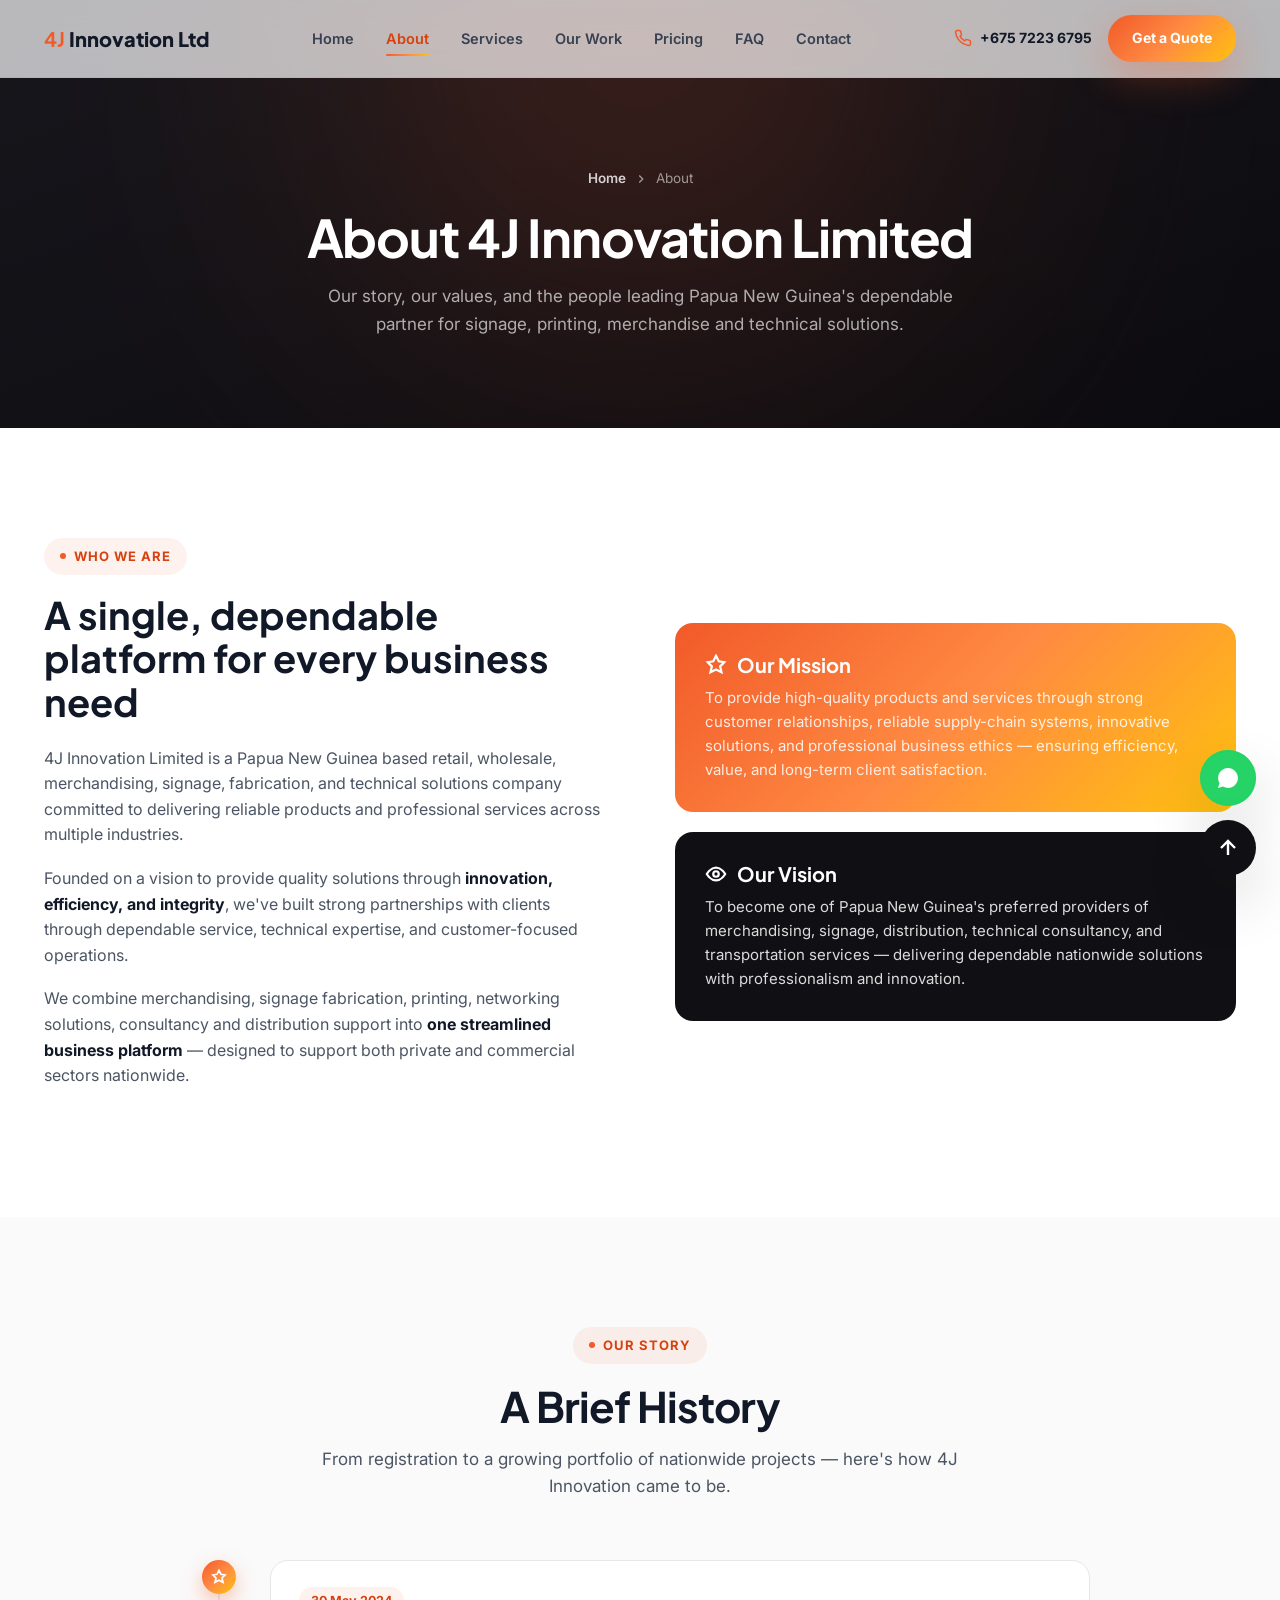
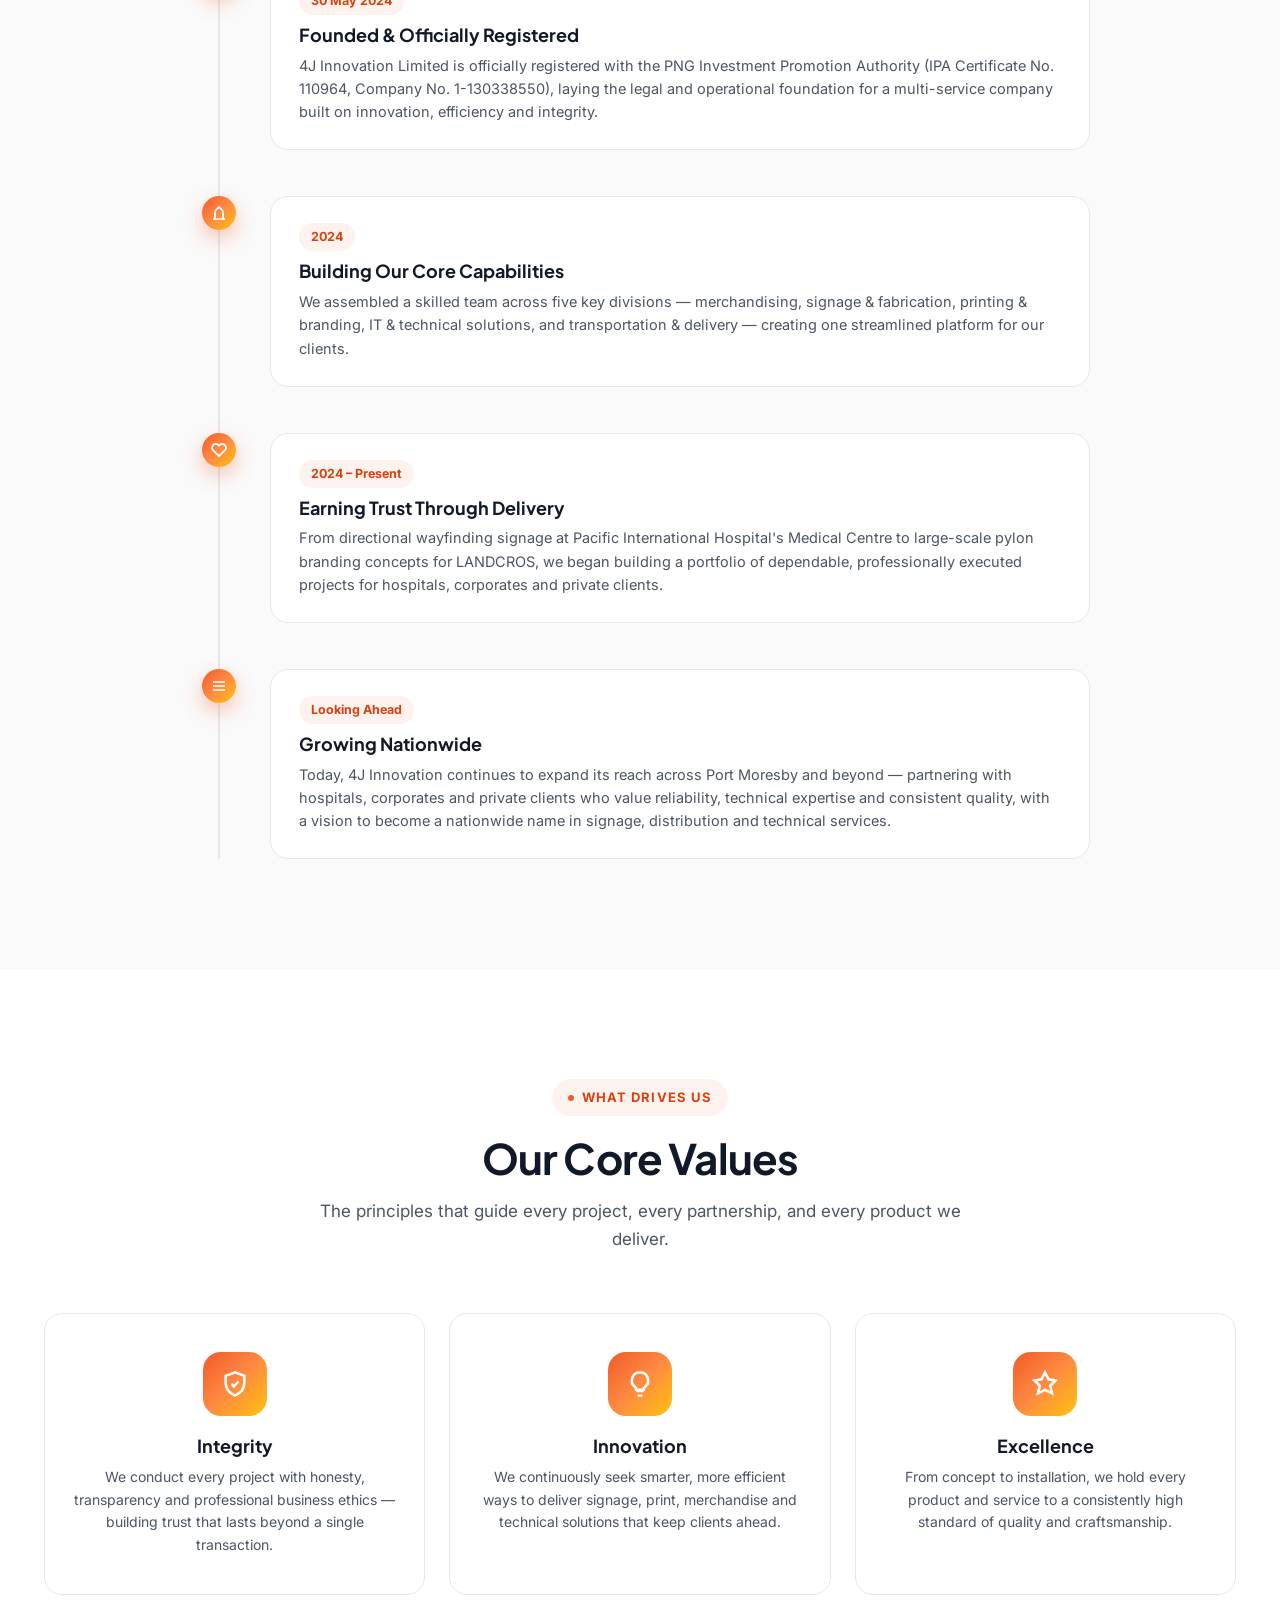
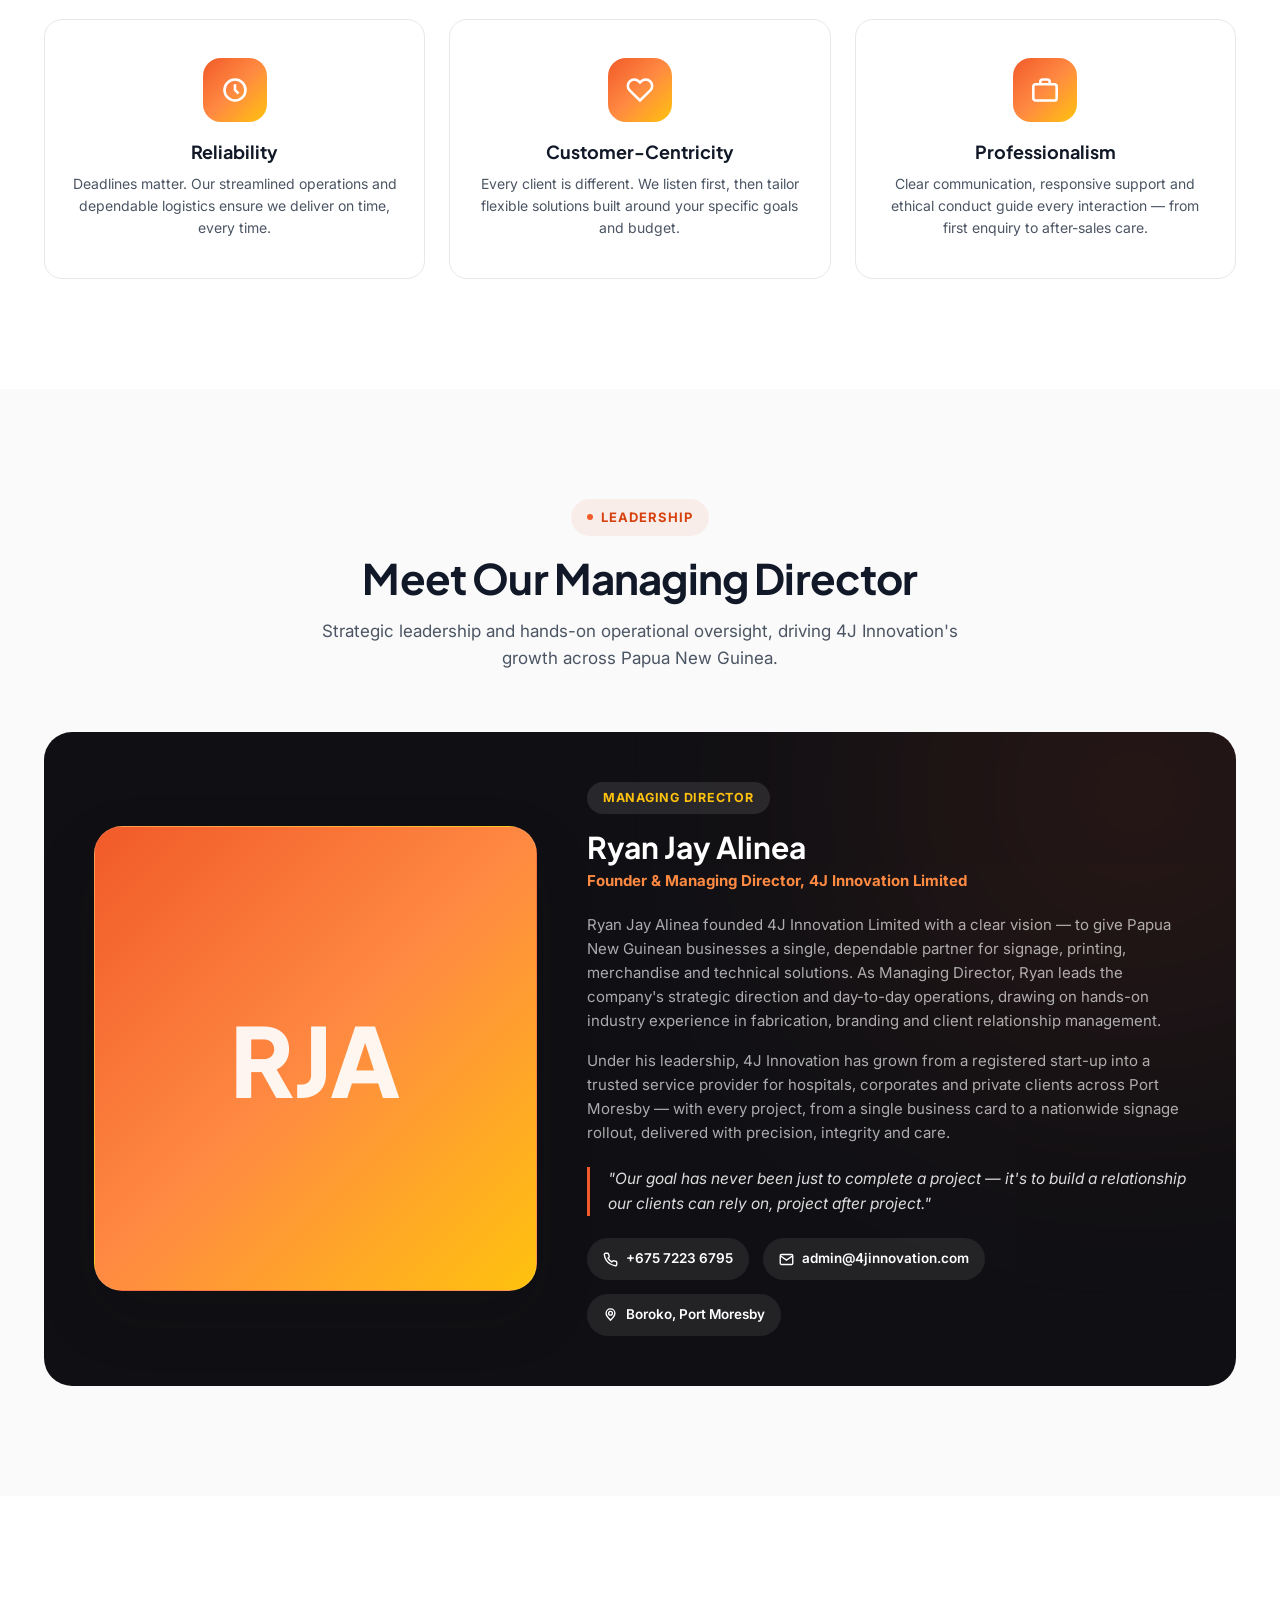
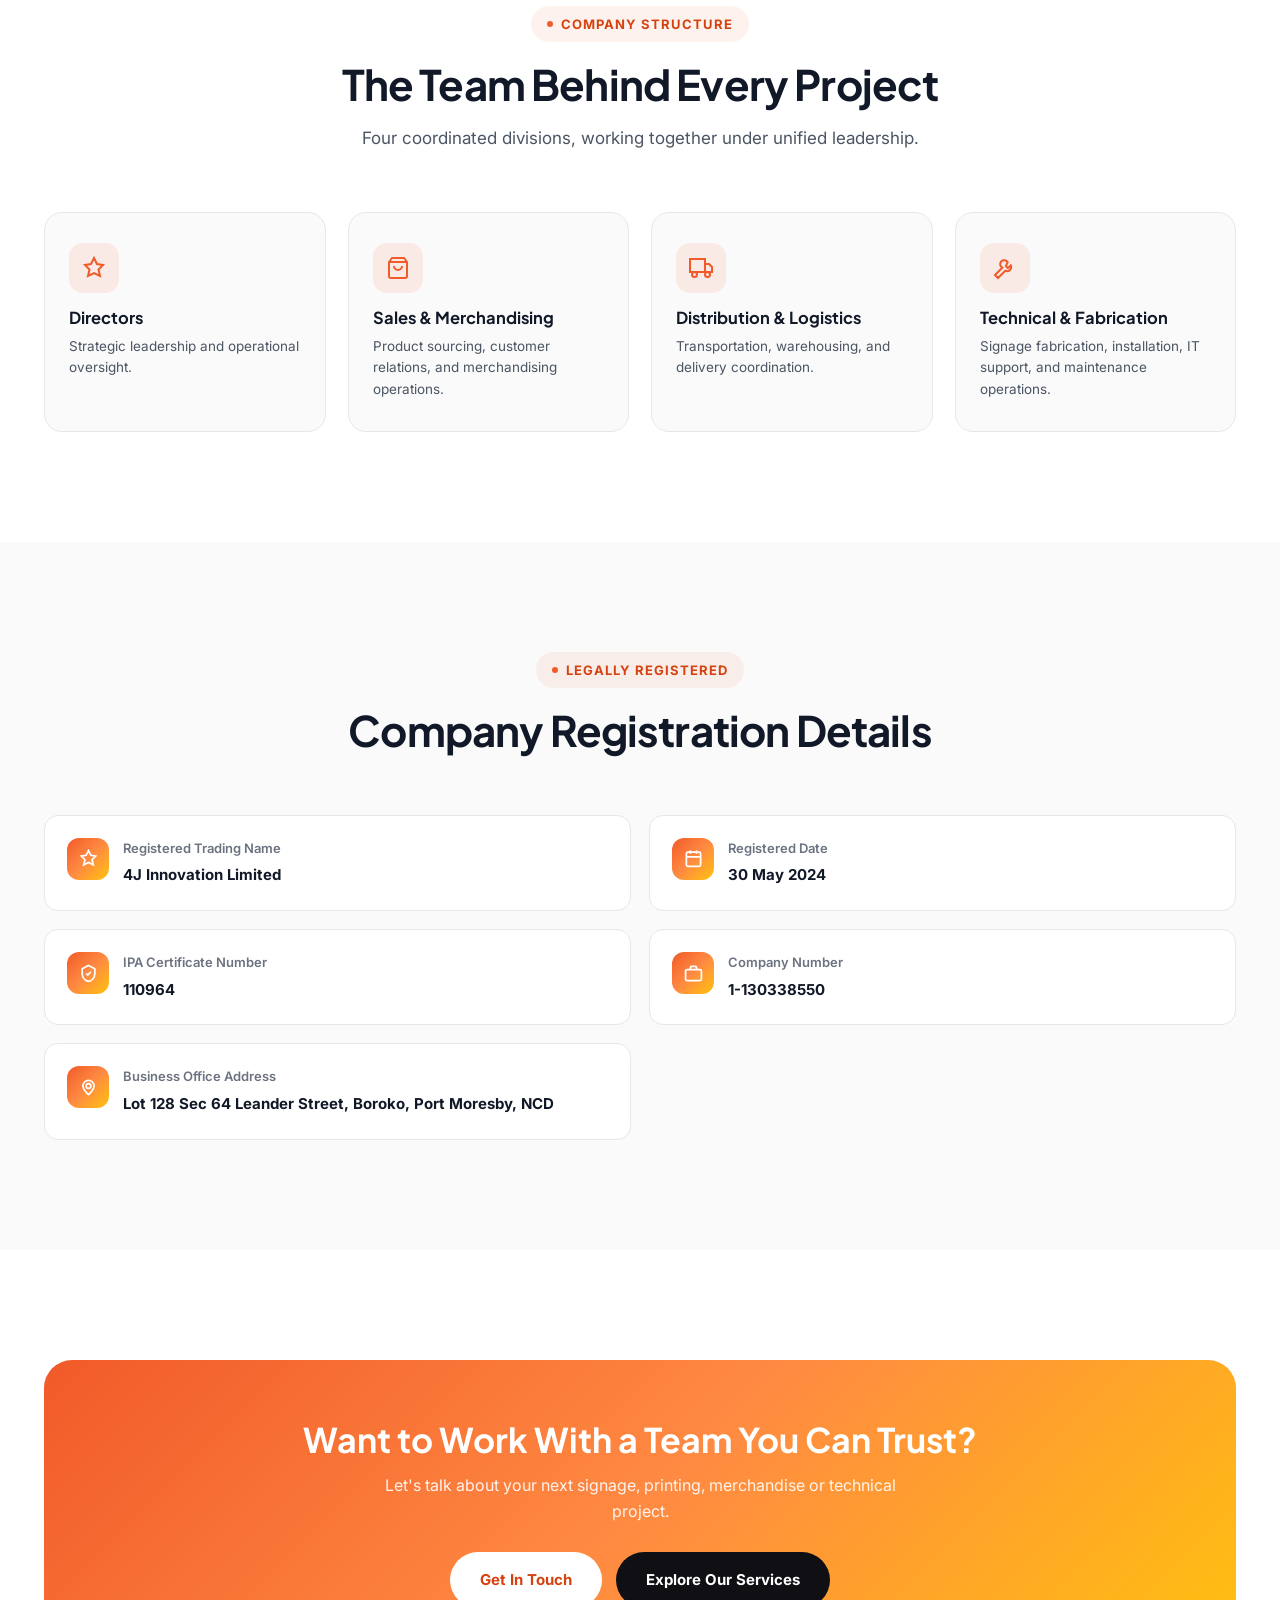
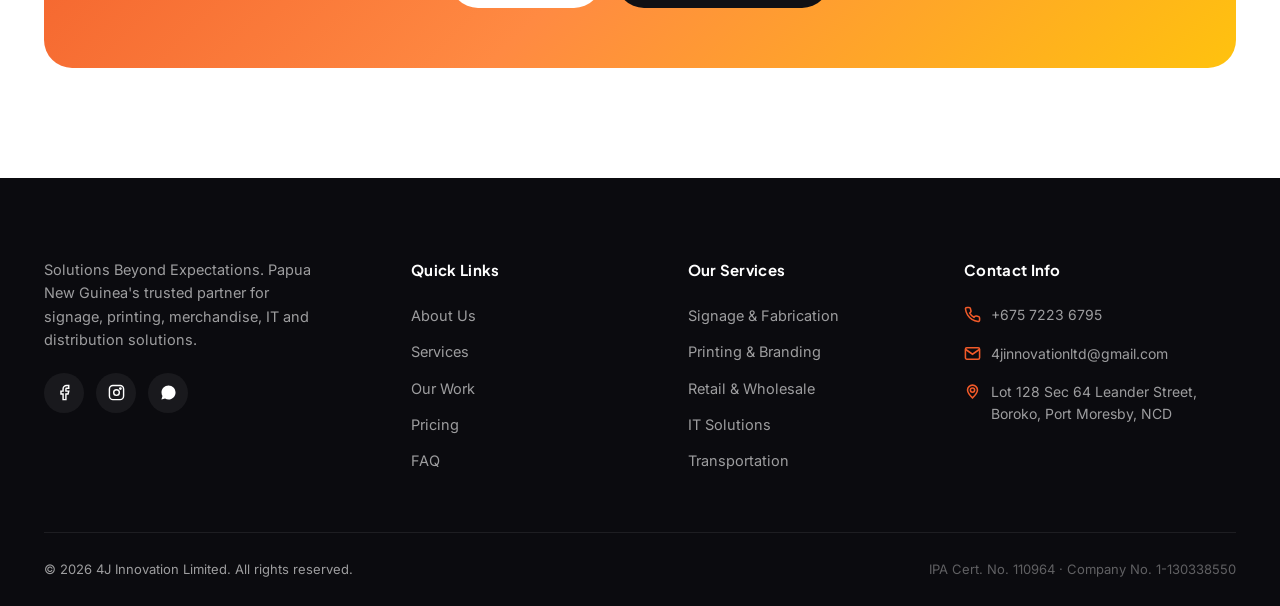
==== commit 3b43dc9f: "Add files via upload" ====
--- a/about.html
+++ b/about.html
@@ -197,7 +197,7 @@
         <div class="leader-quote">"Our goal has never been just to complete a project — it's to build a relationship our clients can rely on, project after project."</div>
         <div class="leader-contact">
           <a href="tel:+67572236795"><svg viewBox="0 0 24 24" fill="none" stroke="currentColor" stroke-width="2.2"><path d="M22 16.92v3a2 2 0 0 1-2.18 2 19.79 19.79 0 0 1-8.63-3.07 19.5 19.5 0 0 1-6-6 19.79 19.79 0 0 1-3.07-8.67A2 2 0 0 1 4.11 2h3a2 2 0 0 1 2 1.72c.127.96.361 1.903.7 2.81a2 2 0 0 1-.45 2.11L8.09 9.91a16 16 0 0 0 6 6l1.27-1.27a2 2 0 0 1 2.11-.45c.907.339 1.85.573 2.81.7A2 2 0 0 1 22 16.92z"/></svg> +675 7223 6795</a>
-          <a href="mailto:ryanjayalinea@gmail.com"><svg viewBox="0 0 24 24" fill="none" stroke="currentColor" stroke-width="2.2"><rect x="2" y="4" width="20" height="16" rx="2"/><path d="m22 6-10 7L2 6"/></svg> ryanjayalinea@gmail.com</a>
+          <a href="mailto:admin@4jinnovation.com"><svg viewBox="0 0 24 24" fill="none" stroke="currentColor" stroke-width="2.2"><rect x="2" y="4" width="20" height="16" rx="2"/><path d="m22 6-10 7L2 6"/></svg> admin@4jinnovation.com</a>
           <a href="contact.html"><svg viewBox="0 0 24 24" fill="none" stroke="currentColor" stroke-width="2.2"><circle cx="12" cy="10" r="3"/><path d="M12 21s-7-6.5-7-11a7 7 0 0 1 14 0c0 4.5-7 11-7 11z"/></svg> Boroko, Port Moresby</a>
         </div>
       </div>
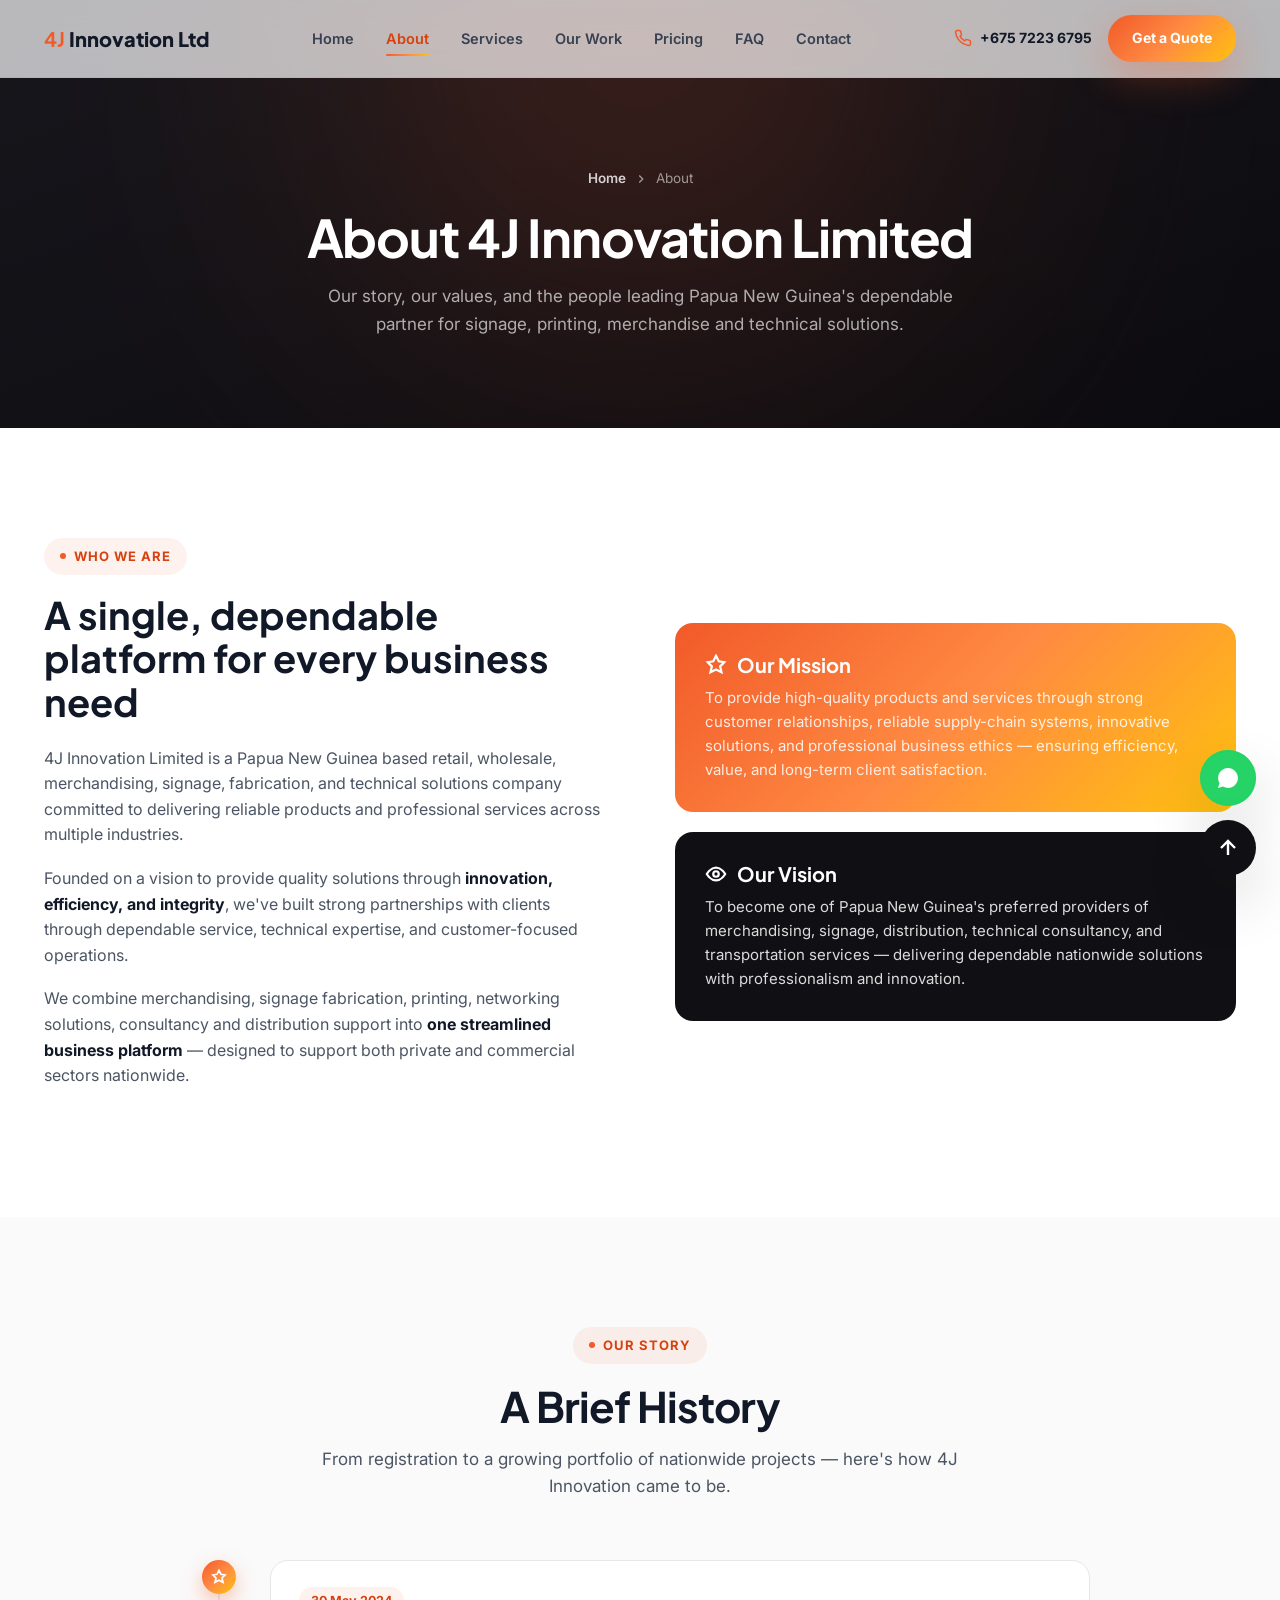
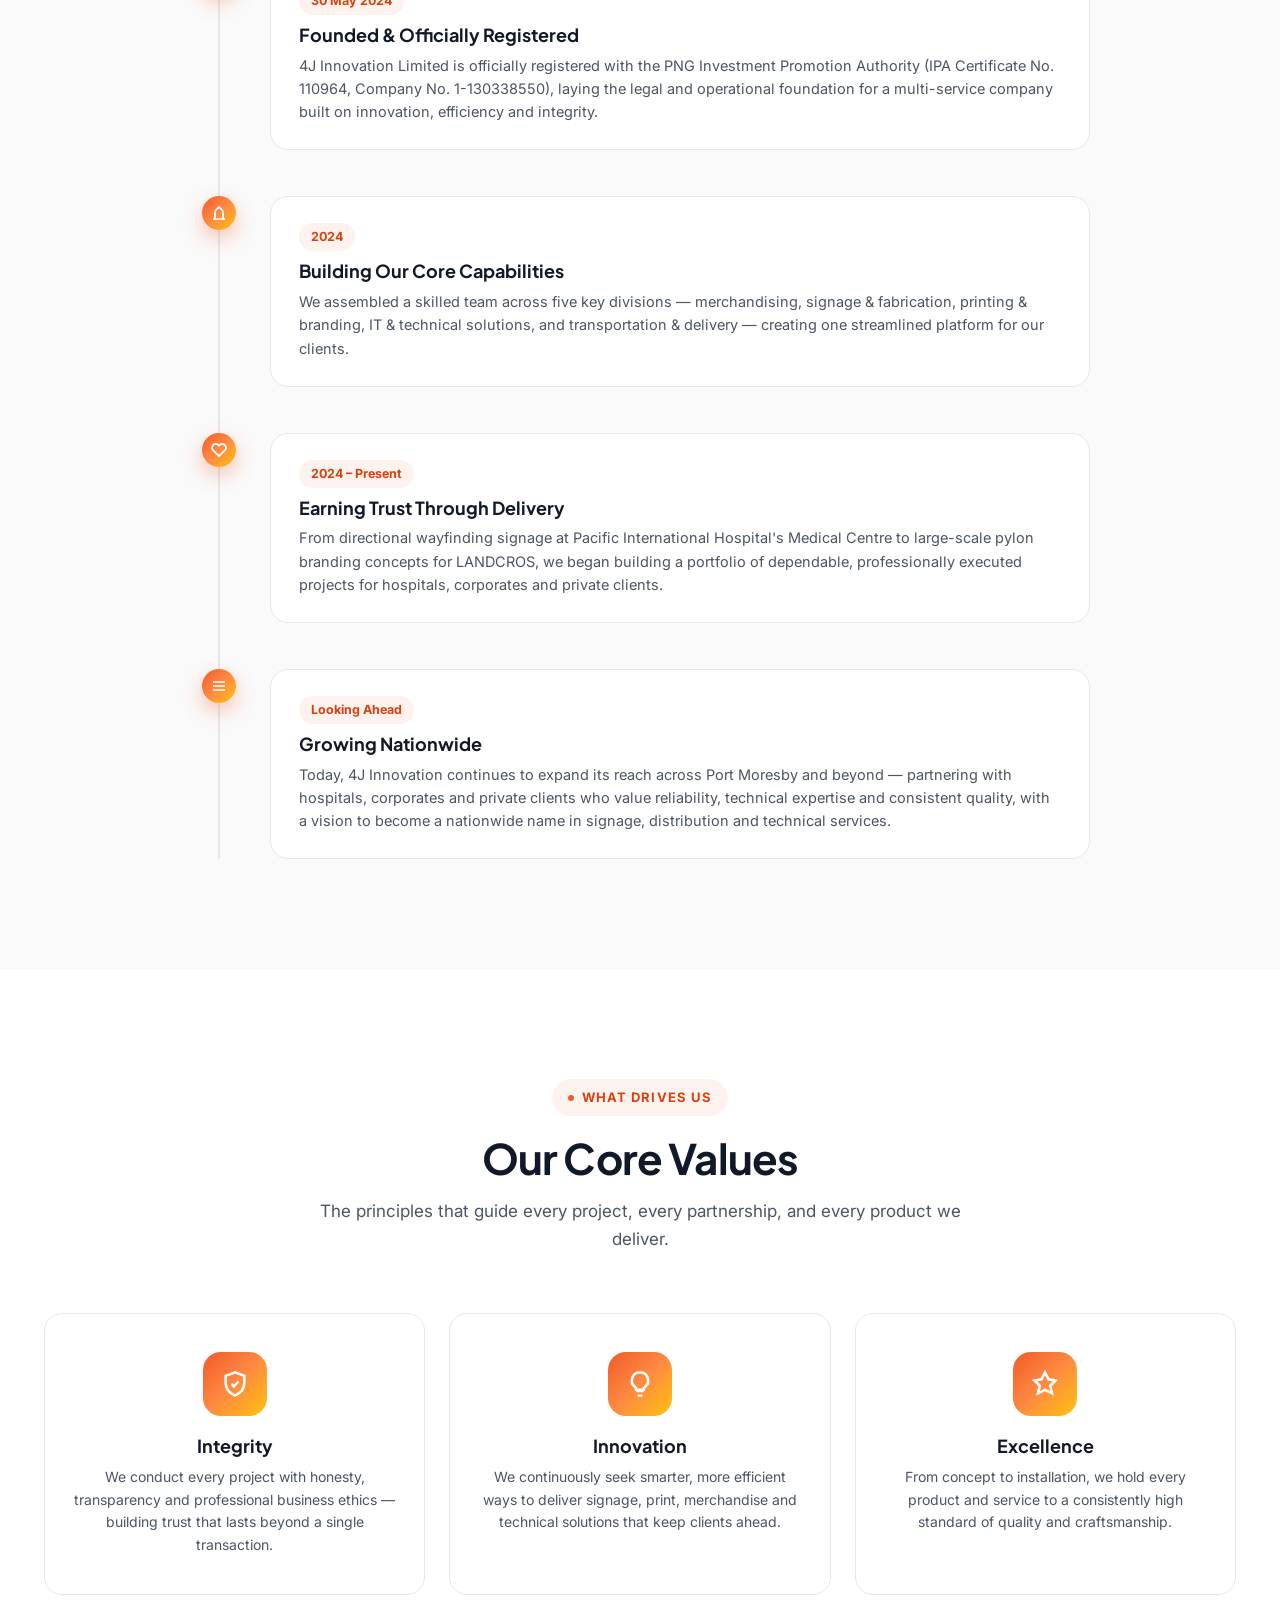
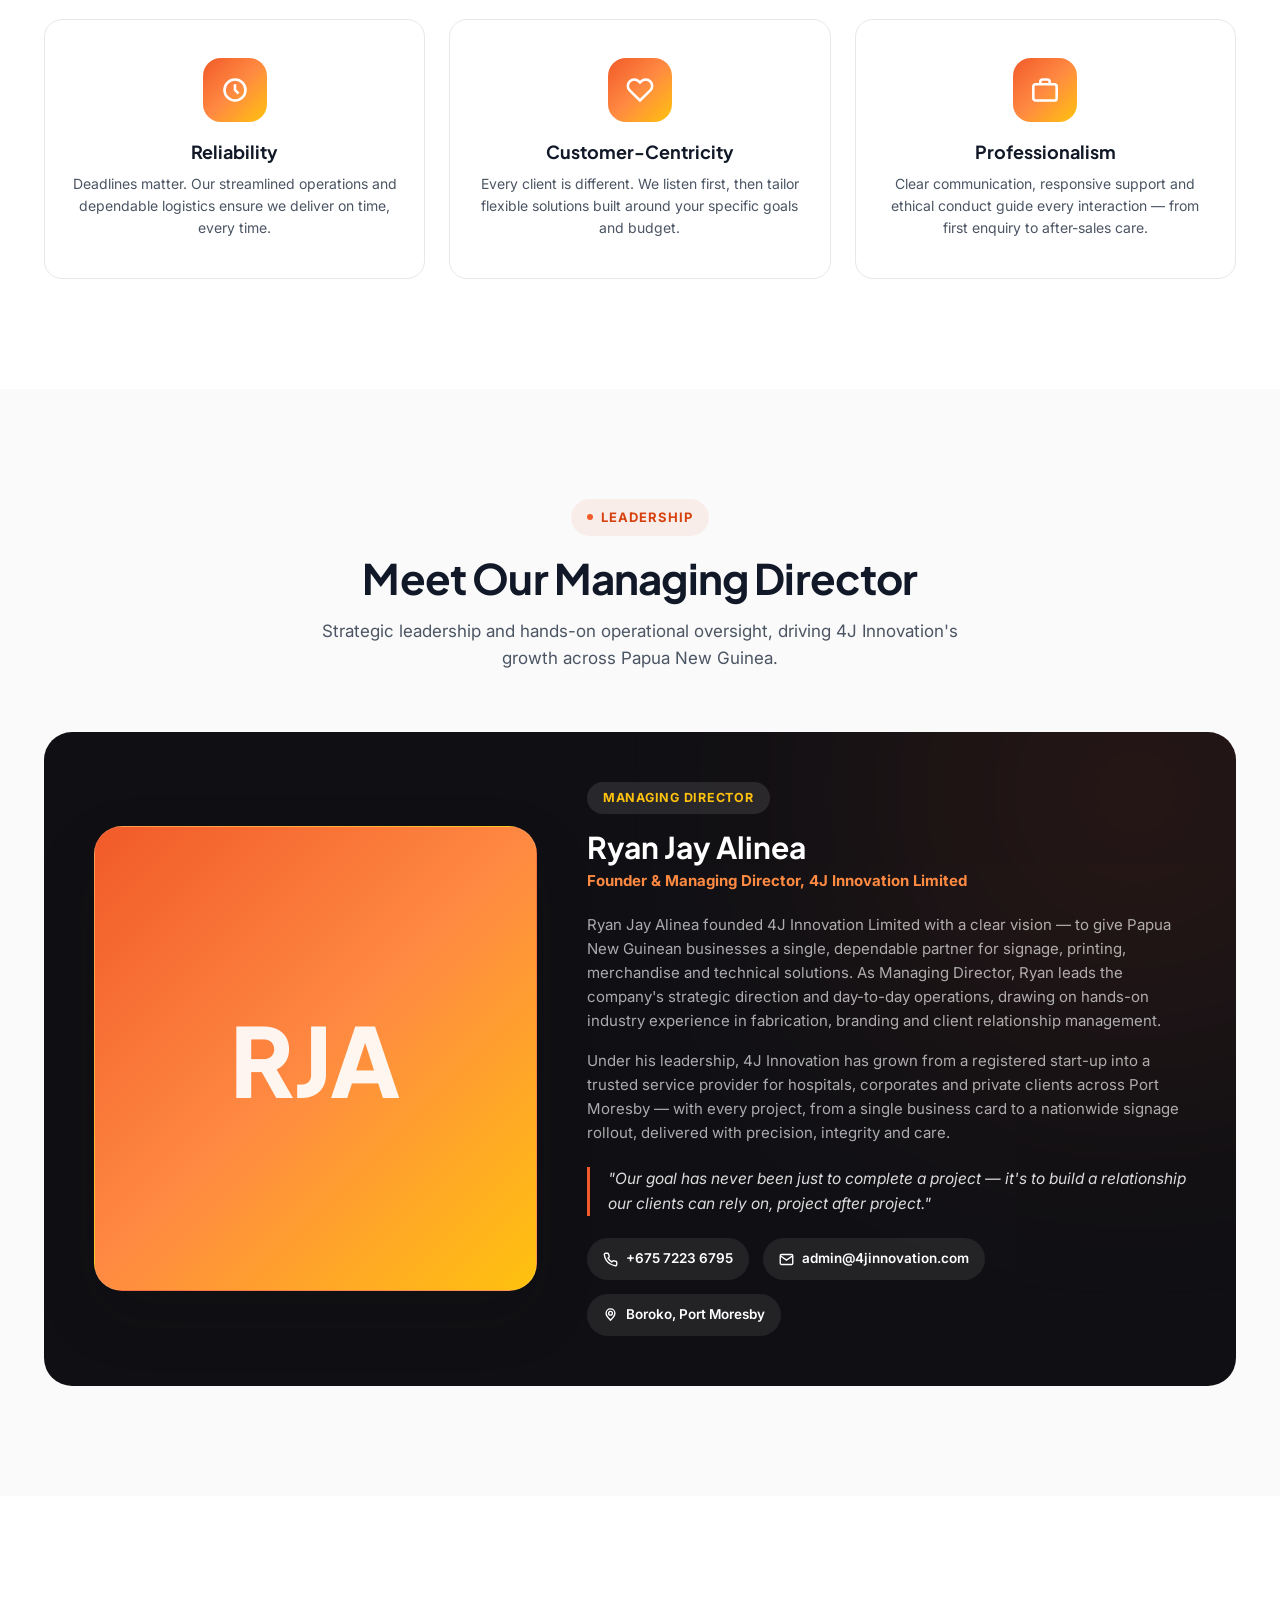
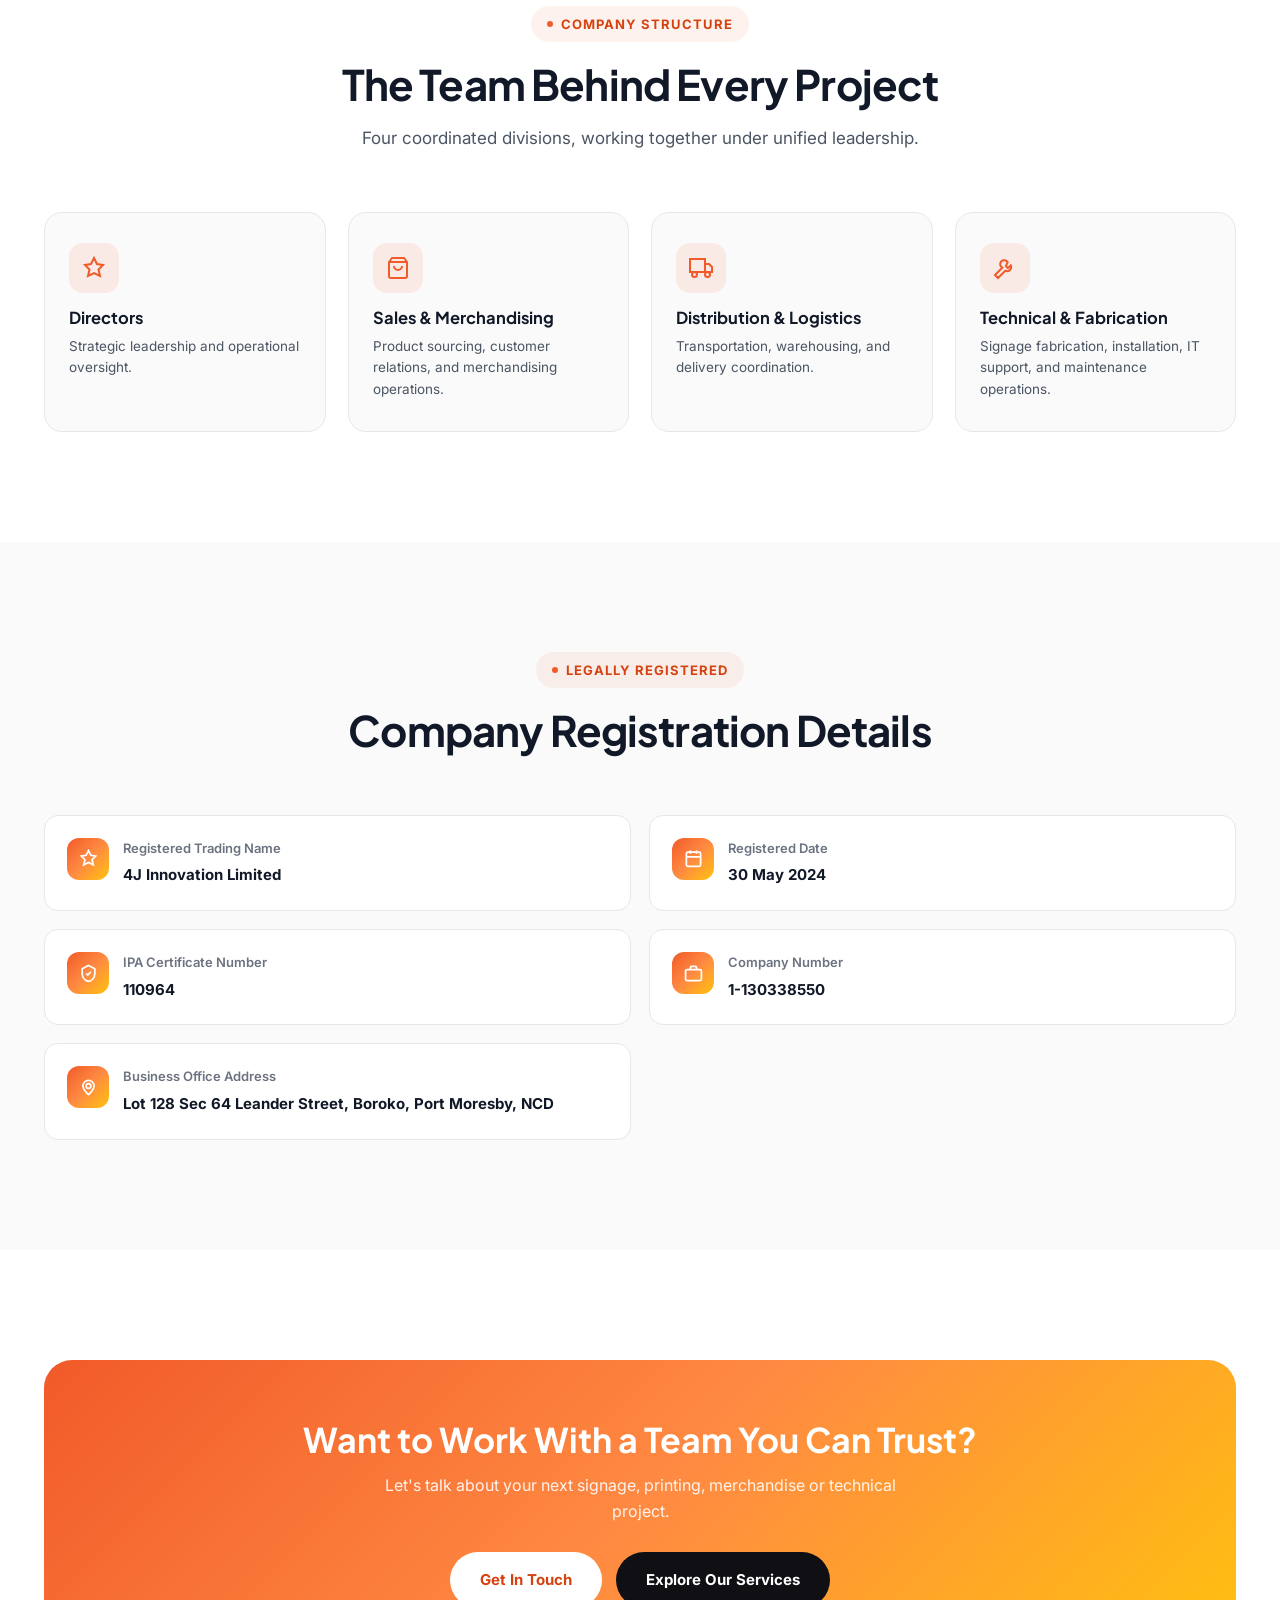
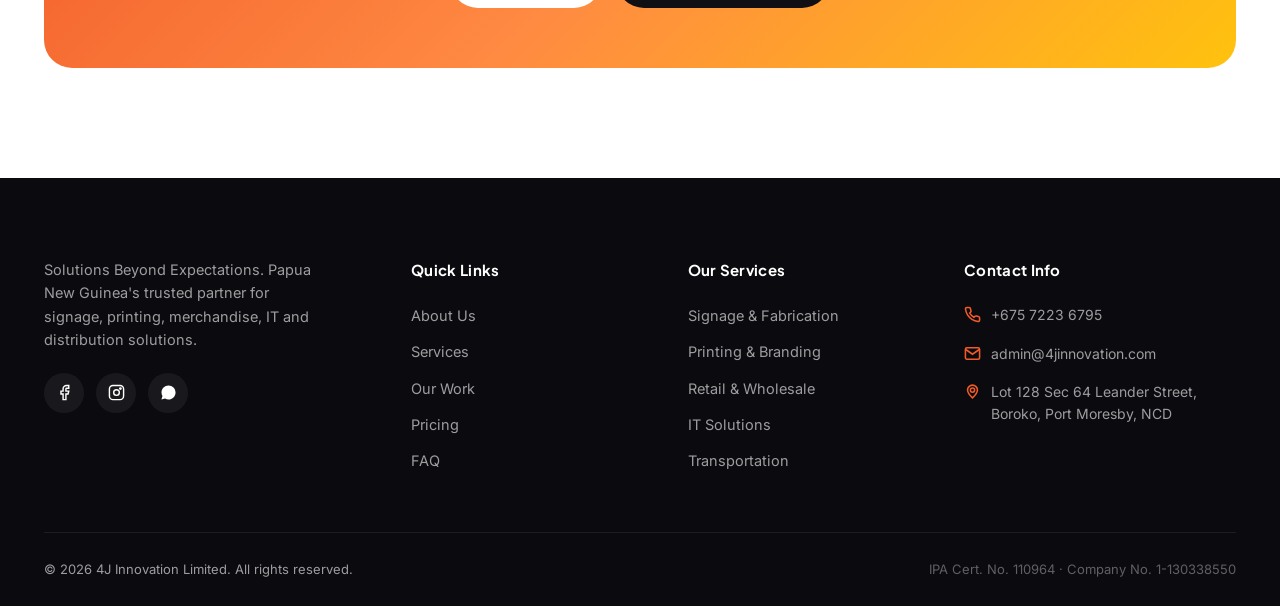
==== commit 6e001854: "Add files via upload" ====
--- a/about.html
+++ b/about.html
@@ -304,7 +304,7 @@
         <h5>Contact Info</h5>
         <ul class="footer-contact">
           <li><svg viewBox="0 0 24 24" fill="none" stroke="currentColor" stroke-width="2.2"><path d="M22 16.92v3a2 2 0 0 1-2.18 2 19.79 19.79 0 0 1-8.63-3.07 19.5 19.5 0 0 1-6-6 19.79 19.79 0 0 1-3.07-8.67A2 2 0 0 1 4.11 2h3a2 2 0 0 1 2 1.72c.127.96.361 1.903.7 2.81a2 2 0 0 1-.45 2.11L8.09 9.91a16 16 0 0 0 6 6l1.27-1.27a2 2 0 0 1 2.11-.45c.907.339 1.85.573 2.81.7A2 2 0 0 1 22 16.92z"/></svg> +675 7223 6795</li>
-          <li><svg viewBox="0 0 24 24" fill="none" stroke="currentColor" stroke-width="2.2"><rect x="2" y="4" width="20" height="16" rx="2"/><path d="m22 6-10 7L2 6"/></svg> 4jinnovationltd@gmail.com</li>
+          <li><svg viewBox="0 0 24 24" fill="none" stroke="currentColor" stroke-width="2.2"><rect x="2" y="4" width="20" height="16" rx="2"/><path d="m22 6-10 7L2 6"/></svg> admin@4jinnovation.com</li>
           <li><svg viewBox="0 0 24 24" fill="none" stroke="currentColor" stroke-width="2.2"><circle cx="12" cy="10" r="3"/><path d="M12 21s-7-6.5-7-11a7 7 0 0 1 14 0c0 4.5-7 11-7 11z"/></svg> Lot 128 Sec 64 Leander Street, Boroko, Port Moresby, NCD</li>
         </ul>
       </div>
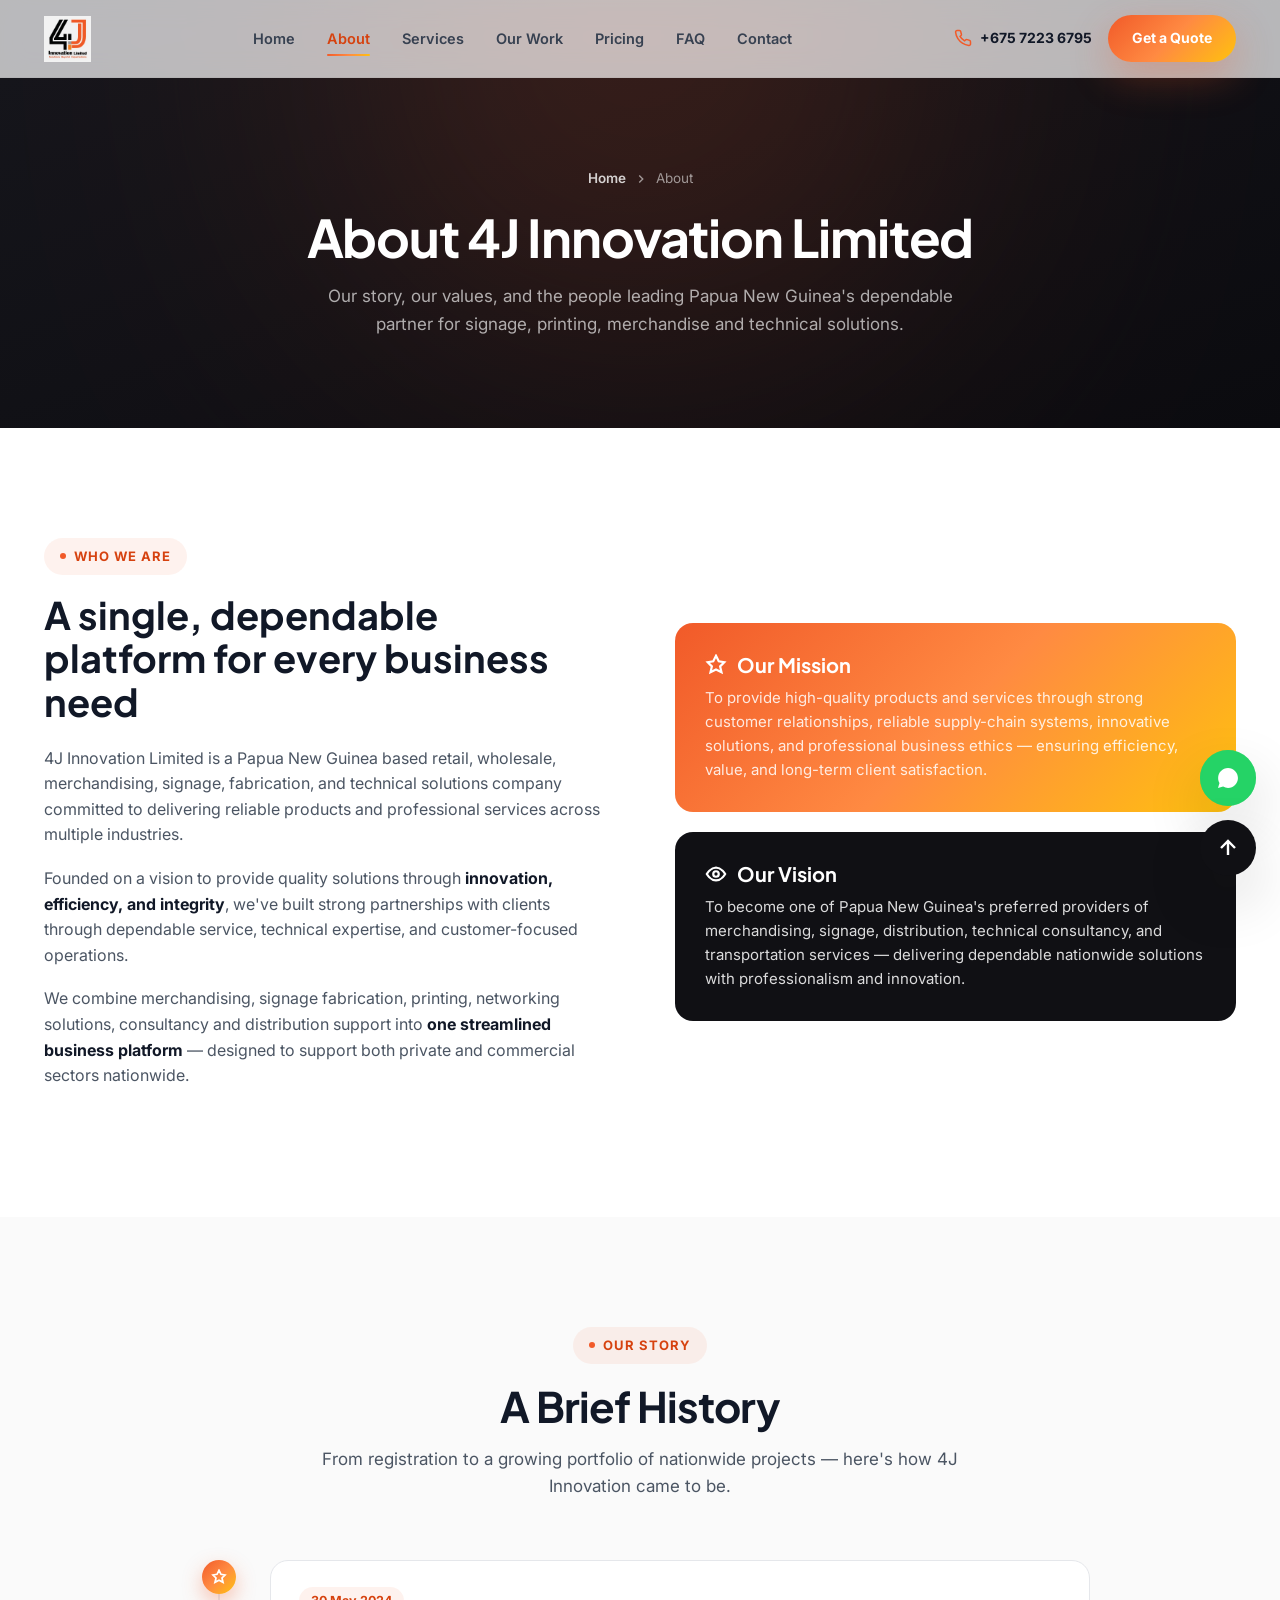
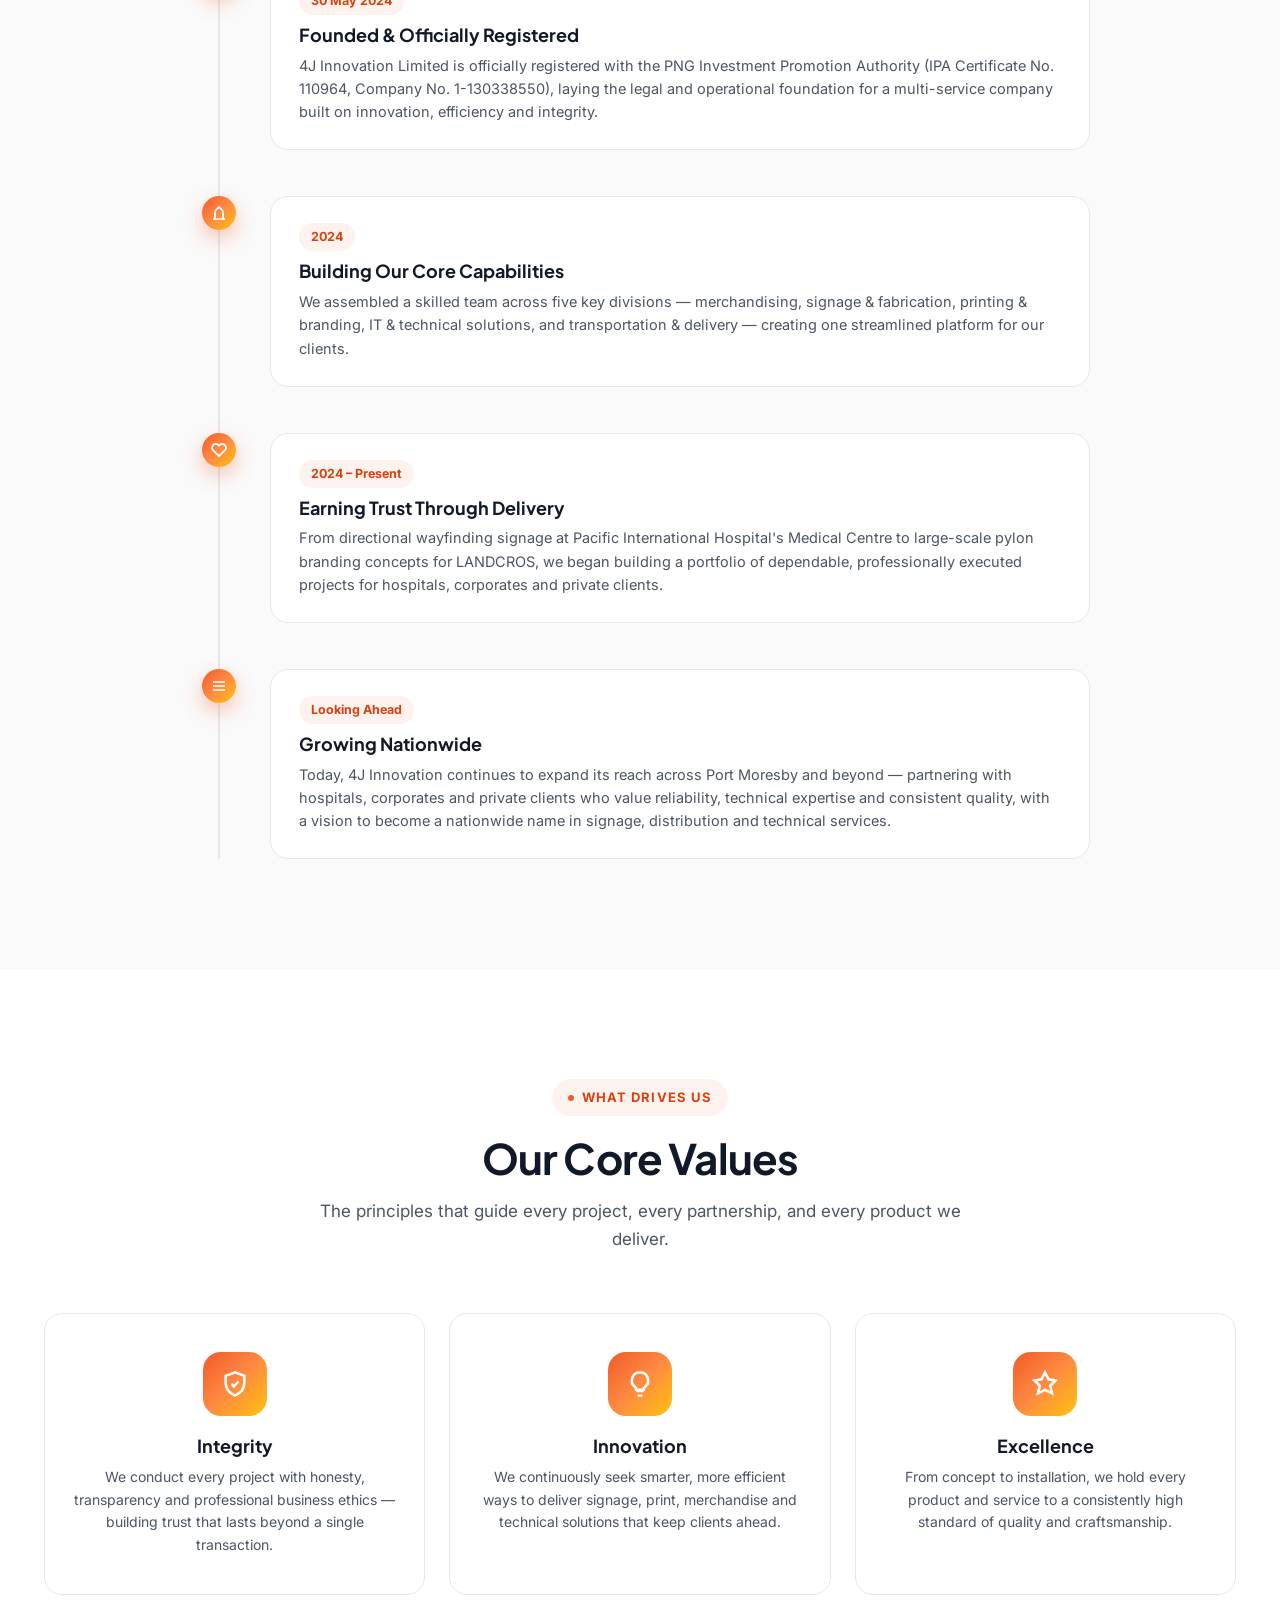
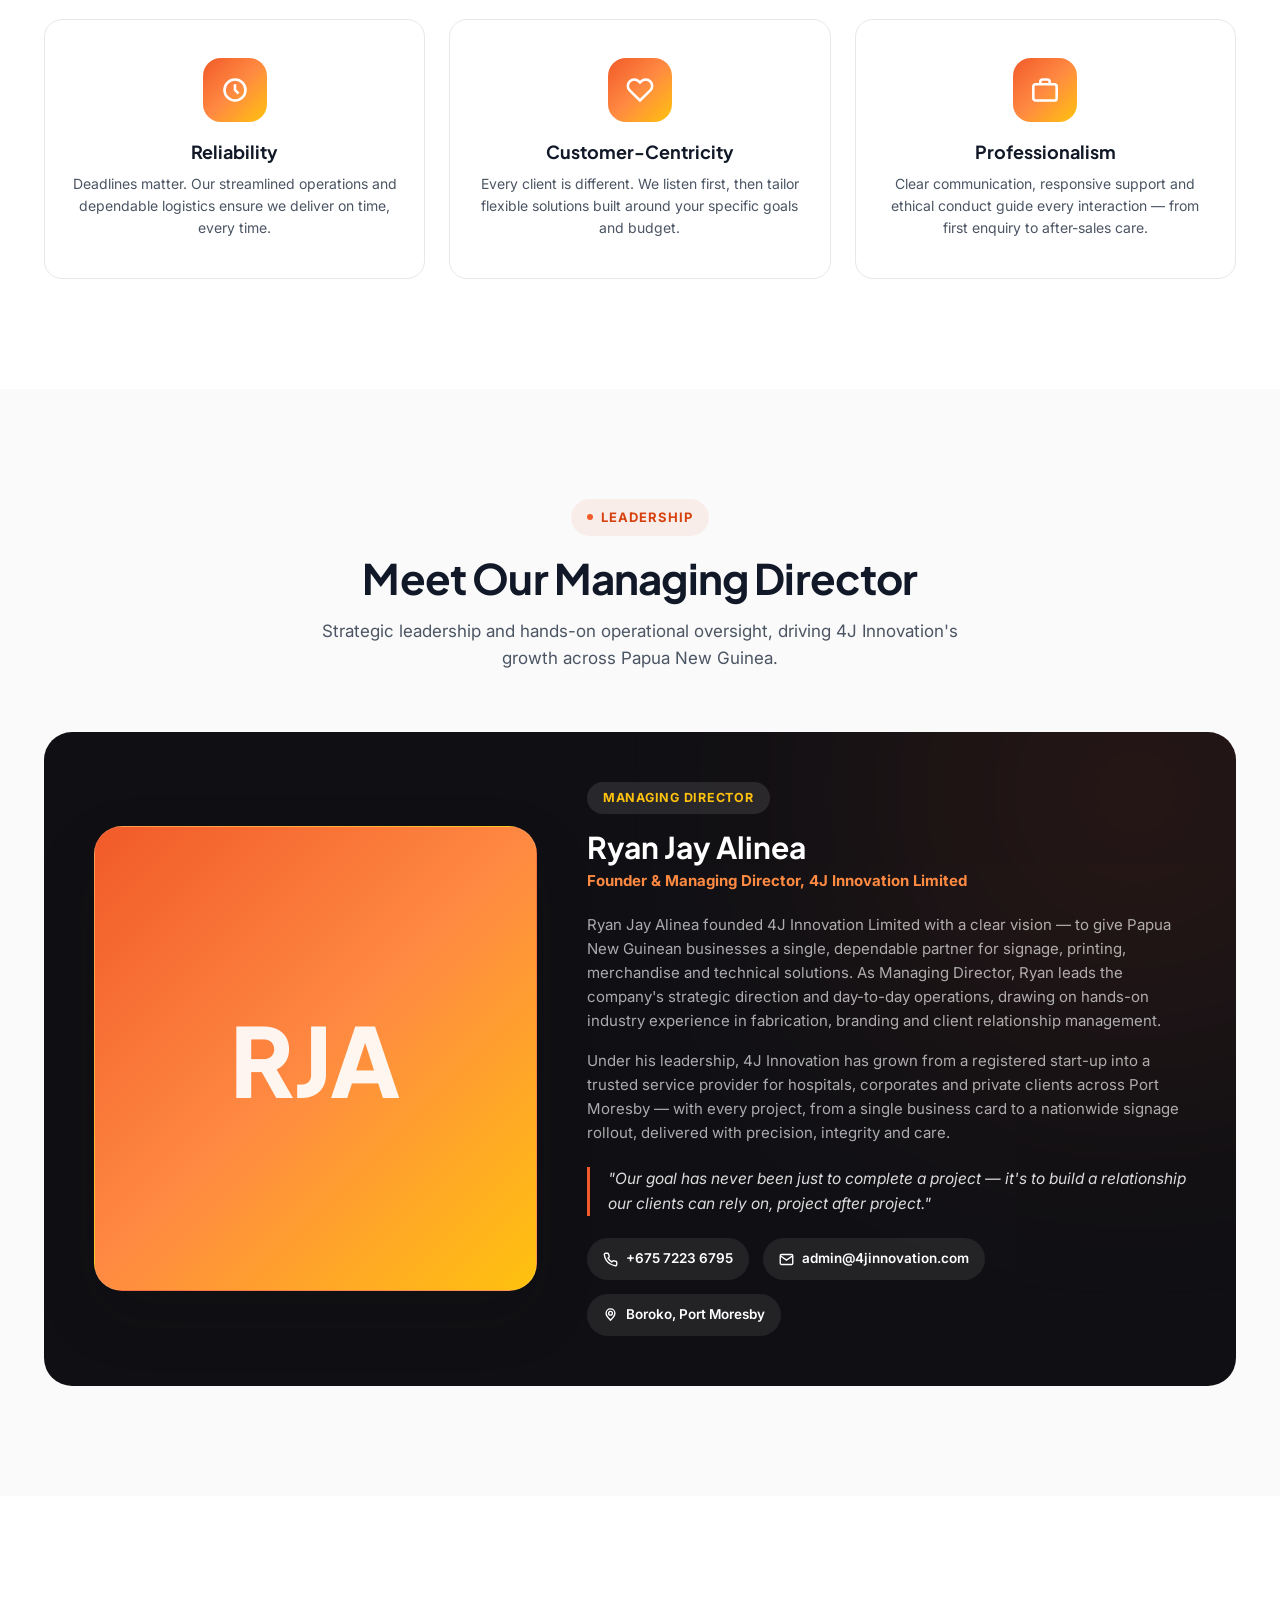
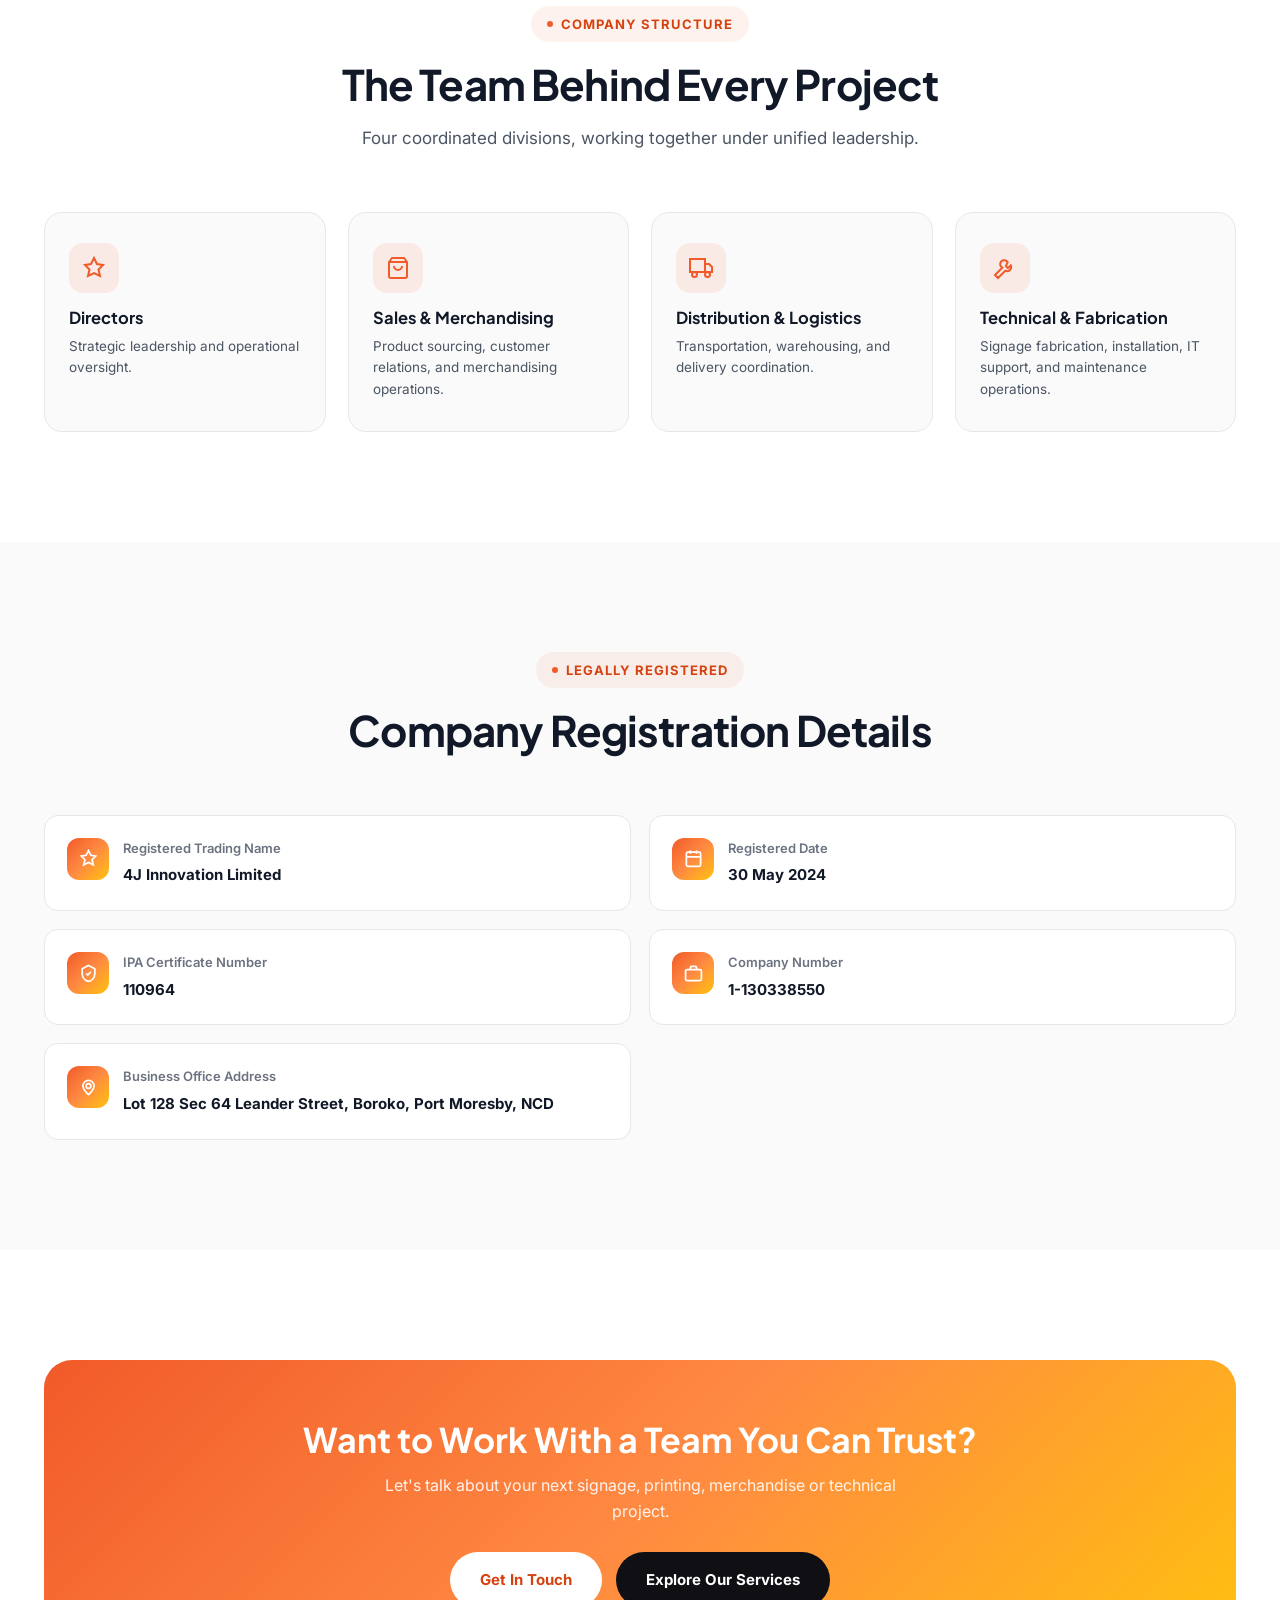
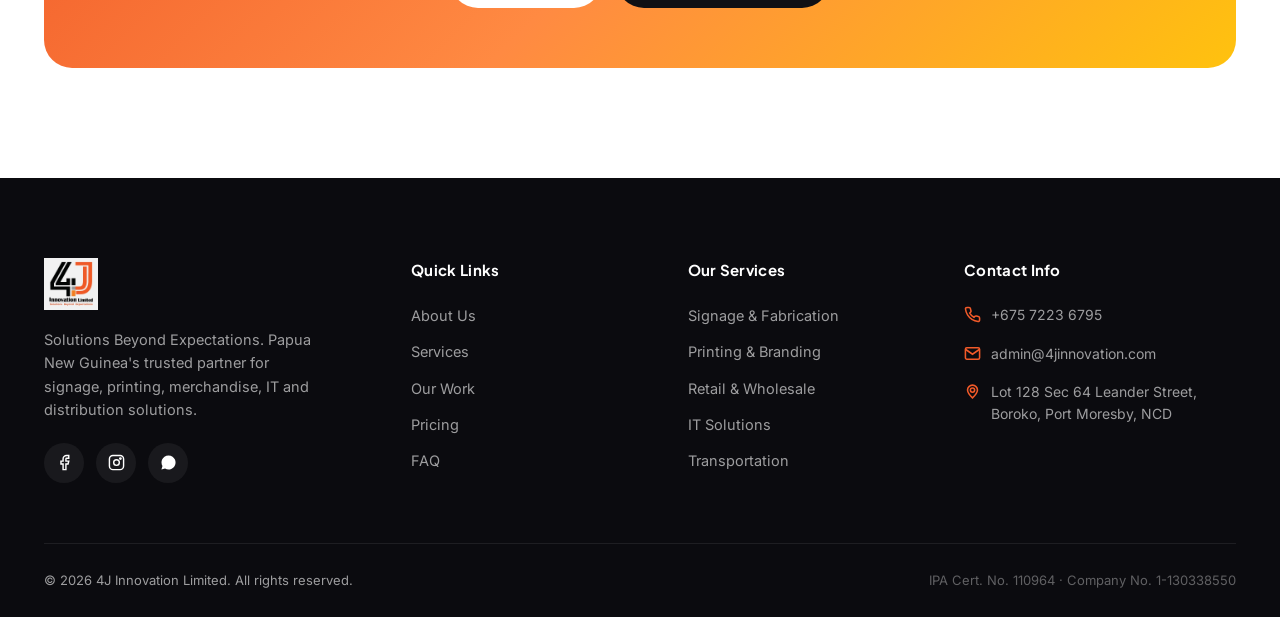
==== commit e3e353f4: "SEO enhancements: sitemap.xml, robots.txt, meta/OG/Twitter/JSON-LD tags, Google Earth map view, fres" ====
--- a/about.html
+++ b/about.html
@@ -5,12 +5,108 @@
 <meta name="viewport" content="width=device-width, initial-scale=1.0">
 <title>About Us | 4J Innovation Limited — Our Story, Values & Leadership</title>
 <meta name="description" content="Learn about 4J Innovation Limited's history, mission, core values, leadership under Managing Director Ryan Jay Alinea, and company structure.">
+<meta name="robots" content="index, follow, max-image-preview:large, max-snippet:-1, max-video-preview:-1">
+<meta name="author" content="4J Innovation Limited">
 <meta name="theme-color" content="#F15A29">
-<link rel="icon" href="assets/favicon.png" type="image/png">
-<link rel="stylesheet" href="assets/css/style.css">
+<meta name="geo.region" content="PG-NCD">
+<meta name="geo.placename" content="Boroko, Port Moresby, National Capital District, Papua New Guinea">
+<meta name="geo.position" content="-9.469;147.199">
+<meta name="ICBM" content="-9.469, 147.199">
+<link rel="canonical" href="https://4jinnovation.com/about.html">
+<link rel="icon" href="assets/favicon.jpg" type="image/jpeg">
+<link rel="apple-touch-icon" href="assets/favicon.jpg">
+<meta property="og:type" content="website">
+<meta property="og:site_name" content="4J Innovation Limited">
+<meta property="og:title" content="About Us | 4J Innovation Limited — Our Story, Values & Leadership">
+<meta property="og:description" content="Learn about 4J Innovation Limited's history, mission, core values, leadership under Managing Director Ryan Jay Alinea, and company structure.">
+<meta property="og:url" content="https://4jinnovation.com/about.html">
+<meta property="og:image" content="https://4jinnovation.com/assets/logo.jpg">
+<meta property="og:image:width" content="260">
+<meta property="og:image:height" content="252">
+<meta property="og:locale" content="en_US">
+<meta name="twitter:card" content="summary_large_image">
+<meta name="twitter:title" content="About Us | 4J Innovation Limited — Our Story, Values & Leadership">
+<meta name="twitter:description" content="Learn about 4J Innovation Limited's history, mission, core values, leadership under Managing Director Ryan Jay Alinea, and company structure.">
+<meta name="twitter:image" content="https://4jinnovation.com/assets/logo.jpg">
+<link rel="stylesheet" href="assets/css/style.css?v=2.0">
 <link rel="preconnect" href="https://fonts.googleapis.com">
 <link rel="preconnect" href="https://fonts.gstatic.com" crossorigin>
 <link href="https://fonts.googleapis.com/css2?family=Inter:wght@400;500;600;700;800&family=Plus+Jakarta+Sans:wght@500;600;700;800&display=swap" rel="stylesheet">
+<script type="application/ld+json">
+{
+  "@context": "https://schema.org",
+  "@graph": [
+    {
+      "@type": "Organization",
+      "@id": "https://4jinnovation.com/#organization",
+      "name": "4J Innovation Limited",
+      "legalName": "4J Innovation Limited",
+      "alternateName": "4J Innovation Ltd",
+      "url": "https://4jinnovation.com/",
+      "logo": "https://4jinnovation.com/assets/logo.jpg",
+      "image": "https://4jinnovation.com/assets/logo.jpg",
+      "slogan": "Solutions Beyond Expectations",
+      "description": "Papua New Guinea's trusted partner for signage & fabrication, printing & branding, retail & wholesale merchandise, IT solutions and nationwide distribution.",
+      "email": "admin@4jinnovation.com",
+      "telephone": "+67572236795",
+      "foundingDate": "2024-05-30",
+      "identifier": "IPA Certificate No. 110964, Company No. 1-130338550",
+      "address": {
+        "@type": "PostalAddress",
+        "streetAddress": "Lot 128, Sec 64, Leander Street, Boroko",
+        "addressLocality": "Port Moresby",
+        "addressRegion": "National Capital District",
+        "addressCountry": "PG"
+      },
+      "geo": {
+        "@type": "GeoCoordinates",
+        "latitude": -9.469,
+        "longitude": 147.199
+      },
+      "areaServed": {
+        "@type": "Country",
+        "name": "Papua New Guinea"
+      },
+      "contactPoint": [
+        {
+          "@type": "ContactPoint",
+          "telephone": "+67572236795",
+          "contactType": "sales",
+          "areaServed": "PG",
+          "availableLanguage": "English"
+        },
+        {
+          "@type": "ContactPoint",
+          "telephone": "+67581294106",
+          "contactType": "customer service",
+          "areaServed": "PG",
+          "availableLanguage": "English"
+        }
+      ],
+      "sameAs": [
+        "https://wa.me/67572236795"
+      ]
+    },
+    {
+      "@type": "BreadcrumbList",
+      "itemListElement": [
+        {
+          "@type": "ListItem",
+          "position": 1,
+          "name": "Home",
+          "item": "https://4jinnovation.com/"
+        },
+        {
+          "@type": "ListItem",
+          "position": 2,
+          "name": "About Us",
+          "item": "https://4jinnovation.com/about-us.html"
+        }
+      ]
+    }
+  ]
+}
+</script>
 </head>
 <body>
 
@@ -19,7 +115,7 @@
 <header class="navbar" id="navbar">
   <div class="container">
     <a href="index.html" class="brand" aria-label="4J Innovation Limited home">
-      <img src="assets/logo.png" alt="4J Innovation Limited logo" onerror="this.style.display='none';this.nextElementSibling.style.display='flex'">
+      <img src="assets/logo.jpg" alt="4J Innovation Limited logo" onerror="this.style.display='none';this.nextElementSibling.style.display='flex'">
       <span class="brand-fallback"><b>4J</b>&nbsp;Innovation Ltd</span>
     </a>
     <nav class="nav-links" aria-label="Primary">
@@ -290,7 +386,7 @@
   <div class="container">
     <div class="footer-grid">
       <div class="footer-brand">
-        <img src="assets/logo.png" alt="4J Innovation Limited" onerror="this.style.display='none'">
+        <img src="assets/logo.jpg" alt="4J Innovation Limited" onerror="this.style.display='none'">
         <p>Solutions Beyond Expectations. Papua New Guinea's trusted partner for signage, printing, merchandise, IT and distribution solutions.</p>
         <div class="footer-socials">
           <a href="#" aria-label="Facebook"><svg viewBox="0 0 24 24" fill="none" stroke="currentColor" stroke-width="2"><path d="M18 2h-3a5 5 0 0 0-5 5v3H7v4h3v8h4v-8h3l1-4h-4V7a1 1 0 0 1 1-1h3z"/></svg></a>
@@ -321,6 +417,6 @@
   <button class="fab top" id="toTop" aria-label="Back to top"><svg viewBox="0 0 24 24" fill="none" stroke="currentColor" stroke-width="2.4"><path d="M12 19V5M5 12l7-7 7 7"/></svg></button>
 </div>
 
-<script src="assets/js/main.js" defer></script>
+<script src="assets/js/main.js?v=2.0" defer></script>
 </body>
 </html>
--- a/assets/css/style.css
+++ b/assets/css/style.css
@@ -1,6 +1,10 @@
-/* ============================================================
-   ROOT / RESET
-=============================================================== */
+/* ============================================================
+   4J Innovation Limited — style.css  v2.0
+   Added: Google Maps / Google Earth (satellite) map toolbar
+============================================================ */
+/* ============================================================
+   ROOT / RESET
+=============================================================== */
 :root{
   --orange:#F15A29; --orange-light:#FF8A42; --orange-dark:#D6420F; --yellow:#FFC20E;
   --dark:#101014; --dark-2:#1A1A22; --dark-3:#232330;
@@ -459,8 +463,18 @@
 .form-success{ display:none; align-items:center; gap:12px; background:rgba(34,197,94,.15); border:1px solid rgba(34,197,94,.4); color:#86efac; padding:14px 18px; border-radius:12px; font-size:14px; font-weight:600; margin-bottom:16px; }
 .form-success.show{ display:flex; }
 .form-success svg{ width:20px; height:20px; flex-shrink:0; }
-.map-wrap{ margin-top:60px; border-radius:var(--radius-lg); overflow:hidden; box-shadow:var(--shadow-md); border:1px solid var(--gray-200); }
-.map-wrap iframe{ width:100%; height:380px; border:0; display:block; }
+.map-wrap{ margin-top:60px; border-radius:var(--radius-lg); overflow:hidden; box-shadow:var(--shadow-md); border:1px solid var(--gray-200); background:var(--dark); }
+.map-toolbar{ display:flex; align-items:center; justify-content:space-between; gap:12px; flex-wrap:wrap; padding:14px 18px; background:var(--dark); }
+.map-views{ display:inline-flex; gap:6px; background:rgba(255,255,255,.08); padding:5px; border-radius:var(--radius-full); }
+.map-view-btn{ display:inline-flex; align-items:center; gap:7px; padding:8px 18px; border-radius:var(--radius-full); font-size:13px; font-weight:700; color:rgba(255,255,255,.65); transition:all .3s var(--ease); }
+.map-view-btn svg{ width:15px; height:15px; }
+.map-view-btn:hover{ color:#fff; }
+.map-view-btn.active{ background:var(--grad-brand); color:#fff; box-shadow:var(--shadow-orange); }
+.map-open{ display:inline-flex; align-items:center; gap:7px; font-size:13px; font-weight:700; color:#fff; background:rgba(255,255,255,.08); padding:9px 16px; border-radius:var(--radius-full); transition:all .3s var(--ease); }
+.map-open svg{ width:14px; height:14px; }
+.map-open:hover{ background:var(--orange); }
+.map-wrap iframe{ width:100%; height:420px; border:0; display:block; }
+@media(max-width:560px){ .map-wrap iframe{ height:320px; } .map-toolbar{ justify-content:center; } }
 
 /* ============================================================
    FOOTER
